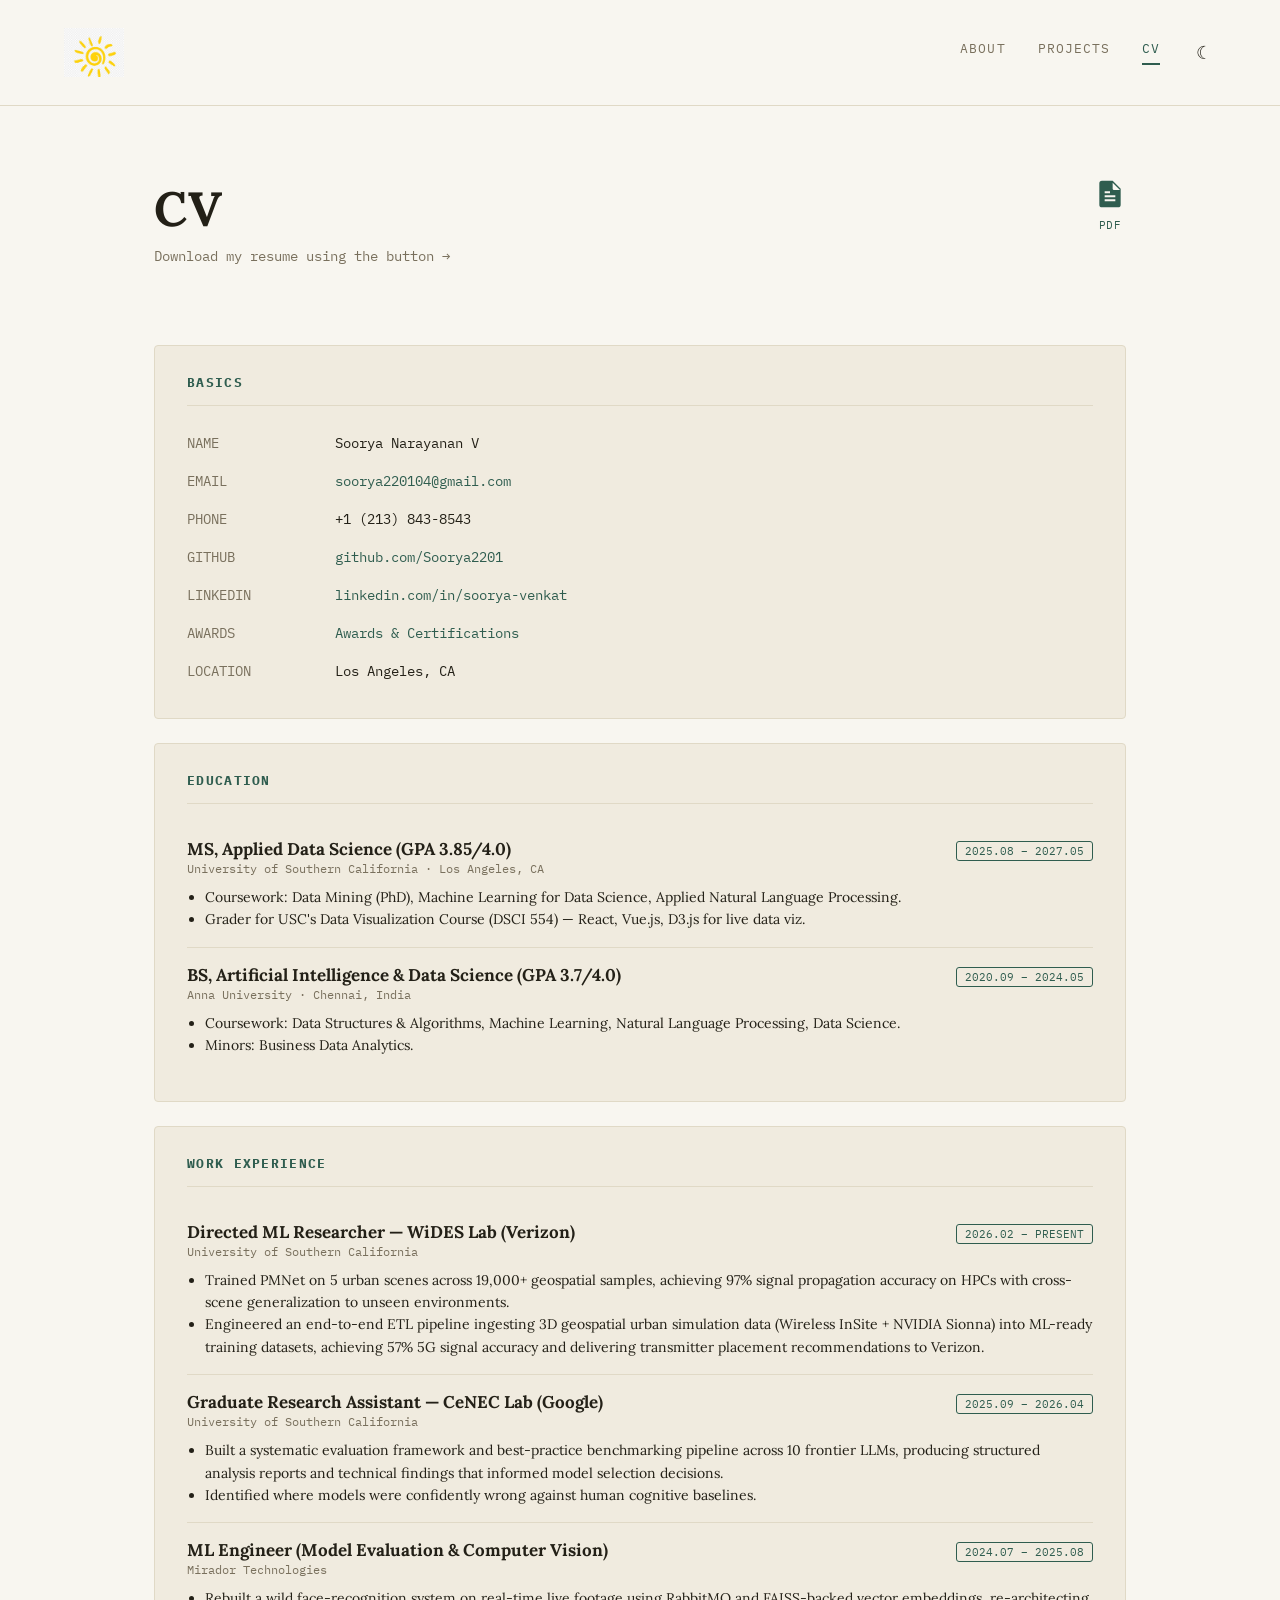
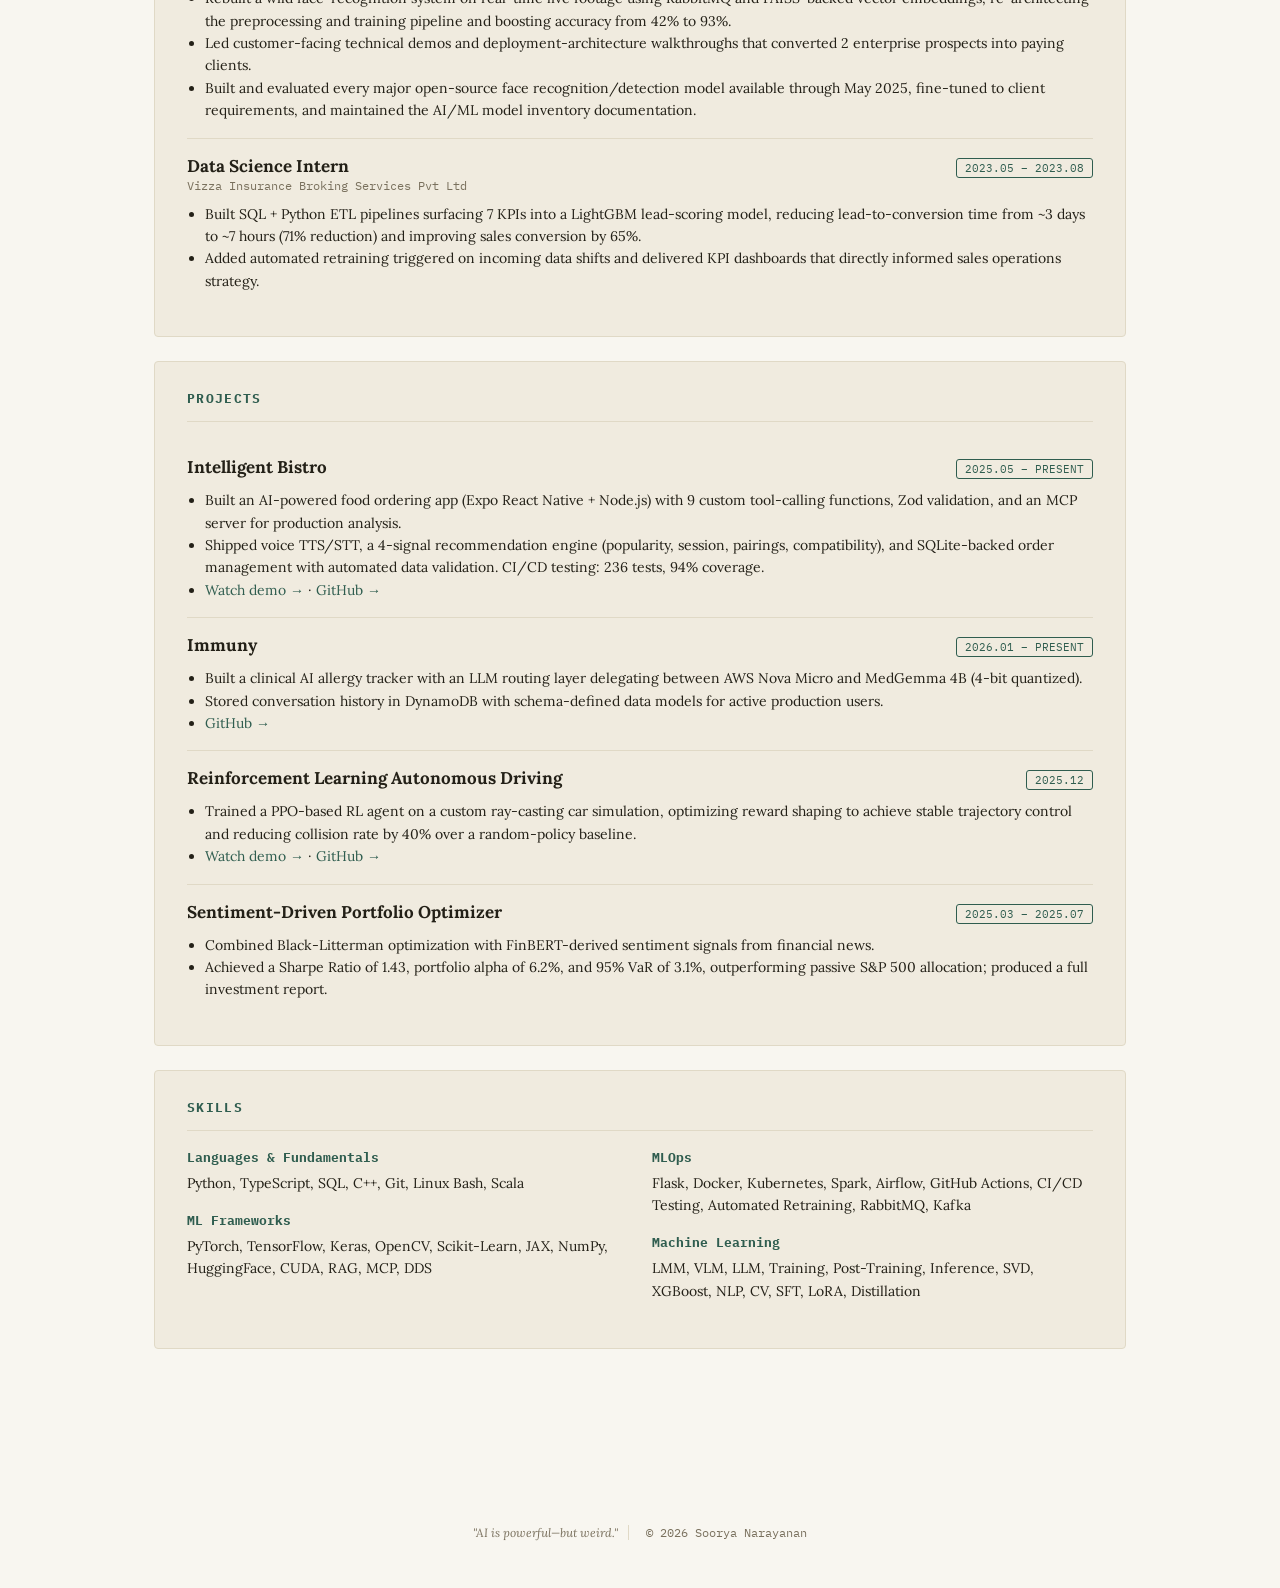
==== cv.html @ 6ddb30d3 "Add sun-logo favicon across all pages Crops out the source image's watermark band before generating " ====
<!DOCTYPE html>
<html lang="en">
<head>
  <meta charset="UTF-8" />
  <meta name="viewport" content="width=device-width, initial-scale=1.0" />
  <title>Soorya Narayanan — CV</title>
  <link rel="icon" type="image/png" sizes="32x32" href="assets/favicon-32.png" />
  <link rel="apple-touch-icon" sizes="180x180" href="assets/favicon-180.png" />
  <link rel="stylesheet" href="css/style.css" />
</head>
<body>
  <header class="site-header">
    <a href="index.html" class="logo-sun" aria-label="Home">
      <img src="assets/sun-logo.png" alt="Sun logo" class="logo-sun-img" width="60" height="49" />
    </a>
    <nav class="main-nav">
      <a href="index.html">ABOUT</a>
      <a href="projects.html">PROJECTS</a>
      <a href="cv.html" class="active">CV</a>
      <button id="theme-toggle" aria-label="Toggle dark mode">☾</button>
    </nav>
  </header>

  <main>
    <div class="cv-header">
      <div>
        <h1 class="page-title">CV</h1>
        <p class="page-subtitle">Download my resume using the button →</p>
      </div>
      <a class="resume-btn" href="assets/Soorya_Resume_DS.pdf" target="_blank" rel="noopener">
        <svg viewBox="0 0 24 24" width="32" height="32" aria-hidden="true"><path fill="currentColor" d="M14 2H6a2 2 0 0 0-2 2v16a2 2 0 0 0 2 2h12a2 2 0 0 0 2-2V8l-6-6zm0 1.5L19.5 9H15a1 1 0 0 1-1-1V3.5zM8 13h8v1.5H8V13zm0 3h8v1.5H8V16zm0-6h4v1.5H8V10z"/></svg>
        <span class="label">PDF</span>
      </a>
    </div>

    <section class="cv-section">
      <h2>BASICS</h2>
      <div class="cv-row"><div class="key">NAME</div><div>Soorya Narayanan V</div></div>
      <div class="cv-row"><div class="key">EMAIL</div><div><a href="mailto:soorya220104@gmail.com">soorya220104@gmail.com</a></div></div>
      <div class="cv-row"><div class="key">PHONE</div><div>+1 (213) 843-8543</div></div>
      <div class="cv-row"><div class="key">GITHUB</div><div><a href="https://github.com/Soorya2201" target="_blank" rel="noopener">github.com/Soorya2201</a></div></div>
      <div class="cv-row"><div class="key">LINKEDIN</div><div><a href="http://www.linkedin.com/in/soorya-venkat" target="_blank" rel="noopener">linkedin.com/in/soorya-venkat</a></div></div>
      <div class="cv-row"><div class="key">AWARDS</div><div><a href="https://inkedsin.wordpress.com/soorya-narayanan-v" target="_blank" rel="noopener">Awards &amp; Certifications</a></div></div>
      <div class="cv-row"><div class="key">LOCATION</div><div>Los Angeles, CA</div></div>
    </section>

    <section class="cv-section">
      <h2>EDUCATION</h2>
      <div class="cv-entry">
        <div class="cv-entry-head">
          <h3>MS, Applied Data Science (GPA 3.85/4.0)</h3>
          <span class="date-badge">2025.08 – 2027.05</span>
        </div>
        <div class="meta">University of Southern California · Los Angeles, CA</div>
        <ul>
          <li>Coursework: Data Mining (PhD), Machine Learning for Data Science, Applied Natural Language Processing.</li>
          <li>Grader for USC's Data Visualization Course (DSCI 554) — React, Vue.js, D3.js for live data viz.</li>
        </ul>
      </div>
      <div class="cv-entry">
        <div class="cv-entry-head">
          <h3>BS, Artificial Intelligence &amp; Data Science (GPA 3.7/4.0)</h3>
          <span class="date-badge">2020.09 – 2024.05</span>
        </div>
        <div class="meta">Anna University · Chennai, India</div>
        <ul>
          <li>Coursework: Data Structures &amp; Algorithms, Machine Learning, Natural Language Processing, Data Science.</li>
          <li>Minors: Business Data Analytics.</li>
        </ul>
      </div>
    </section>

    <section class="cv-section">
      <h2>WORK EXPERIENCE</h2>

      <div class="cv-entry">
        <div class="cv-entry-head">
          <h3>Directed ML Researcher — WiDES Lab (Verizon)</h3>
          <span class="date-badge">2026.02 – PRESENT</span>
        </div>
        <div class="meta">University of Southern California</div>
        <ul>
          <li>Trained PMNet on 5 urban scenes across 19,000+ geospatial samples, achieving 97% signal propagation accuracy on HPCs with cross-scene generalization to unseen environments.</li>
          <li>Engineered an end-to-end ETL pipeline ingesting 3D geospatial urban simulation data (Wireless InSite + NVIDIA Sionna) into ML-ready training datasets, achieving 57% 5G signal accuracy and delivering transmitter placement recommendations to Verizon.</li>
        </ul>
      </div>

      <div class="cv-entry">
        <div class="cv-entry-head">
          <h3>Graduate Research Assistant — CeNEC Lab (Google)</h3>
          <span class="date-badge">2025.09 – 2026.04</span>
        </div>
        <div class="meta">University of Southern California</div>
        <ul>
          <li>Built a systematic evaluation framework and best-practice benchmarking pipeline across 10 frontier LLMs, producing structured analysis reports and technical findings that informed model selection decisions.</li>
          <li>Identified where models were confidently wrong against human cognitive baselines.</li>
        </ul>
      </div>

      <div class="cv-entry">
        <div class="cv-entry-head">
          <h3>ML Engineer (Model Evaluation &amp; Computer Vision)</h3>
          <span class="date-badge">2024.07 – 2025.08</span>
        </div>
        <div class="meta">Mirador Technologies</div>
        <ul>
          <li>Rebuilt a wild face-recognition system on real-time live footage using RabbitMQ and FAISS-backed vector embeddings, re-architecting the preprocessing and training pipeline and boosting accuracy from 42% to 93%.</li>
          <li>Led customer-facing technical demos and deployment-architecture walkthroughs that converted 2 enterprise prospects into paying clients.</li>
          <li>Built and evaluated every major open-source face recognition/detection model available through May 2025, fine-tuned to client requirements, and maintained the AI/ML model inventory documentation.</li>
        </ul>
      </div>

      <div class="cv-entry">
        <div class="cv-entry-head">
          <h3>Data Science Intern</h3>
          <span class="date-badge">2023.05 – 2023.08</span>
        </div>
        <div class="meta">Vizza Insurance Broking Services Pvt Ltd</div>
        <ul>
          <li>Built SQL + Python ETL pipelines surfacing 7 KPIs into a LightGBM lead-scoring model, reducing lead-to-conversion time from ~3 days to ~7 hours (71% reduction) and improving sales conversion by 65%.</li>
          <li>Added automated retraining triggered on incoming data shifts and delivered KPI dashboards that directly informed sales operations strategy.</li>
        </ul>
      </div>
    </section>

    <section class="cv-section">
      <h2>PROJECTS</h2>

      <div class="cv-entry">
        <div class="cv-entry-head">
          <h3>Intelligent Bistro</h3>
          <span class="date-badge">2025.05 – PRESENT</span>
        </div>
        <ul>
          <li>Built an AI-powered food ordering app (Expo React Native + Node.js) with 9 custom tool-calling functions, Zod validation, and an MCP server for production analysis.</li>
          <li>Shipped voice TTS/STT, a 4-signal recommendation engine (popularity, session, pairings, compatibility), and SQLite-backed order management with automated data validation. CI/CD testing: 236 tests, 94% coverage.</li>
          <li><a href="https://www.loom.com/share/db98a7c889f44ffcb5dea4e0518f5d42" target="_blank" rel="noopener">Watch demo →</a> · <a href="https://github.com/Soorya2201/IB" target="_blank" rel="noopener">GitHub →</a></li>
        </ul>
      </div>

      <div class="cv-entry">
        <div class="cv-entry-head">
          <h3>Immuny</h3>
          <span class="date-badge">2026.01 – PRESENT</span>
        </div>
        <ul>
          <li>Built a clinical AI allergy tracker with an LLM routing layer delegating between AWS Nova Micro and MedGemma 4B (4-bit quantized).</li>
          <li>Stored conversation history in DynamoDB with schema-defined data models for active production users.</li>
          <li><a href="https://github.com/Soorya2201/Medgemma" target="_blank" rel="noopener">GitHub →</a></li>
        </ul>
      </div>

      <div class="cv-entry">
        <div class="cv-entry-head">
          <h3>Reinforcement Learning Autonomous Driving</h3>
          <span class="date-badge">2025.12</span>
        </div>
        <ul>
          <li>Trained a PPO-based RL agent on a custom ray-casting car simulation, optimizing reward shaping to achieve stable trajectory control and reducing collision rate by 40% over a random-policy baseline.</li>
          <li><a href="https://drive.google.com/file/d/1moOJdhn-2XTUbPm8Y2I-_lR_76FmFDR2/view" target="_blank" rel="noopener">Watch demo →</a> · <a href="https://github.com/Soorya2201/RL_Training-of-vehicle-agent-using-Stable_Baseline3" target="_blank" rel="noopener">GitHub →</a></li>
        </ul>
      </div>

      <div class="cv-entry">
        <div class="cv-entry-head">
          <h3>Sentiment-Driven Portfolio Optimizer</h3>
          <span class="date-badge">2025.03 – 2025.07</span>
        </div>
        <ul>
          <li>Combined Black-Litterman optimization with FinBERT-derived sentiment signals from financial news.</li>
          <li>Achieved a Sharpe Ratio of 1.43, portfolio alpha of 6.2%, and 95% VaR of 3.1%, outperforming passive S&amp;P 500 allocation; produced a full investment report.</li>
        </ul>
      </div>
    </section>

    <section class="cv-section">
      <h2>SKILLS</h2>
      <div class="skills-grid">
        <div>
          <h4>Languages &amp; Fundamentals</h4>
          <p>Python, TypeScript, SQL, C++, Git, Linux Bash, Scala</p>
          <h4>ML Frameworks</h4>
          <p>PyTorch, TensorFlow, Keras, OpenCV, Scikit-Learn, JAX, NumPy, HuggingFace, CUDA, RAG, MCP, DDS</p>
        </div>
        <div>
          <h4>MLOps</h4>
          <p>Flask, Docker, Kubernetes, Spark, Airflow, GitHub Actions, CI/CD Testing, Automated Retraining, RabbitMQ, Kafka</p>
          <h4>Machine Learning</h4>
          <p>LMM, VLM, LLM, Training, Post-Training, Inference, SVD, XGBoost, NLP, CV, SFT, LoRA, Distillation</p>
        </div>
      </div>
    </section>
  </main>

  <footer class="site-footer"><span class="footer-quote">"AI is powerful—but weird."</span> © 2026 Soorya Narayanan</footer>

  <script src="js/theme.js"></script>
</body>
</html>
---- css/style.css ----
@import url('https://fonts.googleapis.com/css2?family=Lora:ital,wght@0,400;0,500;0,600;0,700;1,400&family=IBM+Plex+Mono:wght@400;500;600&display=swap');

:root {
  --bg: #f8f6f0;
  --bg-card: #f0ebdf;
  --border: #e0d9c6;
  --text: #232017;
  --text-muted: #79705d;
  --accent: #2f5d4f;
  --accent-text: #2f5d4f;
}

[data-theme="dark"] {
  --bg: #1b1a16;
  --bg-card: #242219;
  --border: #3a362c;
  --text: #ede7d9;
  --text-muted: #a89e8a;
  --accent: #5a9a82;
  --accent-text: #5a9a82;
}

* {
  box-sizing: border-box;
}

html, body {
  margin: 0;
  padding: 0;
}

body {
  background: var(--bg);
  color: var(--text);
  font-family: 'Lora', Georgia, serif;
  transition: background 0.2s ease, color 0.2s ease;
  min-height: 100vh;
}

a {
  color: var(--accent);
  text-decoration: none;
}

a:hover {
  text-decoration: underline;
}

.mono {
  font-family: 'IBM Plex Mono', ui-monospace, monospace;
}

/* ---------- Nav ---------- */
.site-header {
  display: flex;
  align-items: center;
  justify-content: space-between;
  padding: 28px 64px;
  border-bottom: 1px solid var(--border);
}

.logo-sun {
  display: flex;
  align-items: center;
  color: var(--accent);
  line-height: 0;
  transition: opacity 0.15s ease;
}

.logo-sun-img {
  width: 60px;
  height: 49px;
  object-fit: cover;
  object-position: top;
  display: block;
}

.logo-sun:hover {
  opacity: 0.75;
}

nav.main-nav {
  display: flex;
  align-items: center;
  gap: 32px;
}

nav.main-nav a {
  font-family: 'IBM Plex Mono', ui-monospace, monospace;
  font-size: 13px;
  letter-spacing: 0.08em;
  color: var(--text-muted);
  padding-bottom: 6px;
  border-bottom: 2px solid transparent;
}

nav.main-nav a:hover {
  text-decoration: none;
  color: var(--text);
}

nav.main-nav a.active {
  color: var(--accent);
  border-bottom-color: var(--accent);
}

#theme-toggle {
  background: none;
  border: none;
  cursor: pointer;
  font-size: 18px;
  color: var(--text);
  line-height: 1;
  padding: 4px;
}

/* ---------- Layout ---------- */
main {
  max-width: 1100px;
  margin: 0 auto;
  padding: 72px 64px 120px;
}

.page-title {
  font-size: 48px;
  font-weight: 700;
  margin: 0 0 8px;
  letter-spacing: 0.02em;
}

.page-subtitle {
  font-family: 'IBM Plex Mono', ui-monospace, monospace;
  color: var(--text-muted);
  font-size: 14px;
  margin: 0 0 40px;
}

.eyebrow {
  font-family: 'IBM Plex Mono', ui-monospace, monospace;
  font-style: italic;
  color: var(--text-muted);
  border-left: 3px solid var(--accent);
  padding-left: 14px;
  font-size: 16px;
  margin: 0 0 48px;
}

/* ---------- About page ---------- */
.about-layout {
  display: grid;
  grid-template-columns: 1fr 320px;
  gap: 56px;
  align-items: start;
}

.about-layout h1 {
  font-size: 56px;
  margin: 0 0 12px;
  line-height: 1.1;
}

.about-layout h1 .accent {
  color: var(--accent);
}

.role-line {
  font-family: 'IBM Plex Mono', ui-monospace, monospace;
  font-size: 15px;
  color: var(--text-muted);
  margin-bottom: 32px;
}

.bio p {
  font-size: 18px;
  line-height: 1.75;
  margin: 0 0 20px;
}

.bio strong {
  font-weight: 700;
}

.now-building {
  margin-top: 8px;
  border: 1px solid var(--border);
  border-radius: 4px;
  padding: 20px 24px;
}

.now-label {
  font-size: 12px;
  letter-spacing: 0.1em;
  color: var(--text-muted);
  display: flex;
  align-items: center;
  gap: 8px;
  margin-bottom: 14px;
}

.dot-live {
  width: 8px;
  height: 8px;
  border-radius: 50%;
  background: var(--accent);
  box-shadow: 0 0 0 0 rgba(47, 93, 79, 0.6);
  animation: pulse 2s infinite;
}

@keyframes pulse {
  0% { box-shadow: 0 0 0 0 rgba(47, 93, 79, 0.5); }
  70% { box-shadow: 0 0 0 6px rgba(47, 93, 79, 0); }
  100% { box-shadow: 0 0 0 0 rgba(47, 93, 79, 0); }
}

.now-building ul {
  list-style: none;
  margin: 0;
  padding: 0;
  display: flex;
  flex-direction: column;
  gap: 10px;
}

.now-building li {
  font-size: 13px;
  color: var(--text-muted);
  line-height: 1.5;
}

.now-title {
  color: var(--text);
  font-weight: 600;
}

.contact-card {
  background: var(--accent);
  color: #f8f6f0;
  border-radius: 2px;
  padding: 24px;
  box-shadow: 0 8px 20px rgba(0, 0, 0, 0.12);
}

.contact-card .profile-photo {
  width: 95%;
  aspect-ratio: 1 / 1;
  object-fit: cover;
  object-position: center;
  display: block;
  margin: 0 auto;
  border: 4px solid #f8f6f0;
  border-radius: 2px;
  box-shadow: 0 4px 10px rgba(0, 0, 0, 0.25);
}

.contact-card ul {
  list-style: none;
  margin: 0;
  padding: 28px 0 4px;
}

.contact-card li {
  padding: 8px 0;
  font-family: 'Lora', Georgia, serif;
  font-size: 16px;
  text-align: center;
  color: #f8f6f0;
}

.pin-icon {
  color: #f8f6f0;
  vertical-align: -2px;
}

.contact-card a {
  color: #f8f6f0;
}

/* ---------- Projects page ---------- */
.project-grid {
  display: grid;
  grid-template-columns: repeat(3, 1fr);
  gap: 20px;
}

.project-card {
  background: var(--bg-card);
  border: 1px solid var(--border);
  border-radius: 4px;
  padding: 24px;
  display: flex;
  flex-direction: column;
  gap: 10px;
  transition: border-color 0.15s ease;
}

.project-card:hover {
  border-color: var(--accent);
}

.project-card h3 {
  font-size: 19px;
  margin: 0;
  line-height: 1.3;
}

.project-card p {
  margin: 0;
  font-size: 14px;
  color: var(--text-muted);
  line-height: 1.5;
}

.project-card .tags {
  margin-top: auto;
  font-family: 'IBM Plex Mono', monospace;
  font-size: 11px;
  color: var(--accent);
  letter-spacing: 0.03em;
}

.project-card .card-links {
  display: flex;
  gap: 14px;
  margin-top: 4px;
}

.project-card a.repo-link,
.project-card a.demo-link {
  font-family: 'IBM Plex Mono', monospace;
  font-size: 12px;
}

.project-card a.demo-link {
  color: var(--text);
  font-weight: 600;
}

.section-label {
  font-family: 'IBM Plex Mono', monospace;
  font-size: 12px;
  letter-spacing: 0.12em;
  color: var(--accent);
  text-align: right;
  border-top: 1px solid var(--border);
  padding-top: 10px;
  margin: 36px 0 16px;
}

.section-label:first-of-type {
  margin-top: 0;
}

.count-badge {
  background: var(--accent);
  color: #f8f6f0;
  font-size: 10px;
  letter-spacing: 0.05em;
  padding: 2px 9px;
  border-radius: 10px;
  margin-left: 8px;
  vertical-align: middle;
}

.project-card.card-live {
  position: relative;
  border: 1.5px solid var(--accent);
  padding-top: 30px;
}

.live-badge {
  position: absolute;
  top: 14px;
  right: 16px;
  display: flex;
  align-items: center;
  gap: 6px;
  font-family: 'IBM Plex Mono', monospace;
  font-size: 10px;
  letter-spacing: 0.1em;
  color: var(--accent);
}

.users-line {
  font-family: 'IBM Plex Mono', monospace;
  font-size: 11px;
  color: var(--text-muted);
  margin-top: -4px;
}

.private-note {
  font-style: italic;
  color: var(--text-muted);
}

/* ---------- CV page ---------- */
.cv-header {
  display: flex;
  align-items: flex-start;
  justify-content: space-between;
  margin-bottom: 40px;
}

.resume-btn {
  display: flex;
  flex-direction: column;
  align-items: center;
  gap: 8px;
  font-family: 'IBM Plex Mono', monospace;
  font-size: 36px;
  color: var(--accent);
}

.resume-btn .label {
  font-size: 11px;
  letter-spacing: 0.05em;
}

.cv-section {
  background: var(--bg-card);
  border: 1px solid var(--border);
  border-radius: 4px;
  padding: 28px 32px;
  margin-bottom: 24px;
}

.cv-section h2 {
  font-family: 'IBM Plex Mono', monospace;
  font-size: 13px;
  letter-spacing: 0.1em;
  color: var(--accent);
  margin: 0 0 18px;
  border-bottom: 1px solid var(--border);
  padding-bottom: 14px;
}

.cv-row {
  display: grid;
  grid-template-columns: 130px 1fr;
  gap: 18px;
  padding: 10px 0;
  font-family: 'IBM Plex Mono', monospace;
  font-size: 14px;
}

.cv-row .key {
  color: var(--text-muted);
}

.cv-entry {
  padding: 16px 0;
  border-bottom: 1px solid var(--border);
}

.cv-entry:last-child {
  border-bottom: none;
}

.cv-entry-head {
  display: flex;
  justify-content: space-between;
  align-items: baseline;
  gap: 12px;
  flex-wrap: wrap;
}

.cv-entry h3 {
  font-size: 17px;
  margin: 0;
}

.cv-entry .meta {
  font-family: 'IBM Plex Mono', monospace;
  font-size: 12px;
  color: var(--text-muted);
}

.cv-entry .date-badge {
  background: transparent;
  border: 1px solid var(--accent);
  color: var(--accent);
  font-family: 'IBM Plex Mono', monospace;
  font-size: 11px;
  padding: 2px 8px;
  border-radius: 3px;
  white-space: nowrap;
}

.cv-entry ul {
  margin: 10px 0 0;
  padding-left: 18px;
  font-size: 14px;
  line-height: 1.6;
}

.skills-grid {
  display: grid;
  grid-template-columns: 1fr 1fr;
  gap: 24px;
}

.skills-grid h4 {
  font-family: 'IBM Plex Mono', monospace;
  font-size: 13px;
  color: var(--accent);
  margin: 0 0 6px;
}

.skills-grid p {
  margin: 0 0 18px;
  font-size: 14px;
  line-height: 1.6;
}

.placeholder-note {
  font-family: 'IBM Plex Mono', monospace;
  font-size: 11px;
  color: var(--text-muted);
  font-style: italic;
}

footer.site-footer {
  text-align: center;
  font-family: 'IBM Plex Mono', monospace;
  font-size: 12px;
  color: var(--text-muted);
  padding: 32px 0 48px;
}

.footer-quote {
  font-family: 'Lora', Georgia, serif;
  font-style: italic;
  margin-right: 10px;
  padding-right: 10px;
  border-right: 1px solid var(--border);
}

/* ---------- Responsive ---------- */
@media (max-width: 1100px) {
  .project-grid {
    grid-template-columns: repeat(2, 1fr);
  }
}

@media (max-width: 880px) {
  .site-header {
    padding: 20px 24px;
    flex-wrap: wrap;
    gap: 16px;
  }

  main {
    padding: 48px 24px 80px;
  }

  .about-layout {
    grid-template-columns: 1fr;
  }

  .contact-card {
    max-width: 320px;
  }

  .project-grid {
    grid-template-columns: 1fr;
  }

  .skills-grid {
    grid-template-columns: 1fr;
  }

  .page-title, .about-layout h1 {
    font-size: 38px;
  }
}
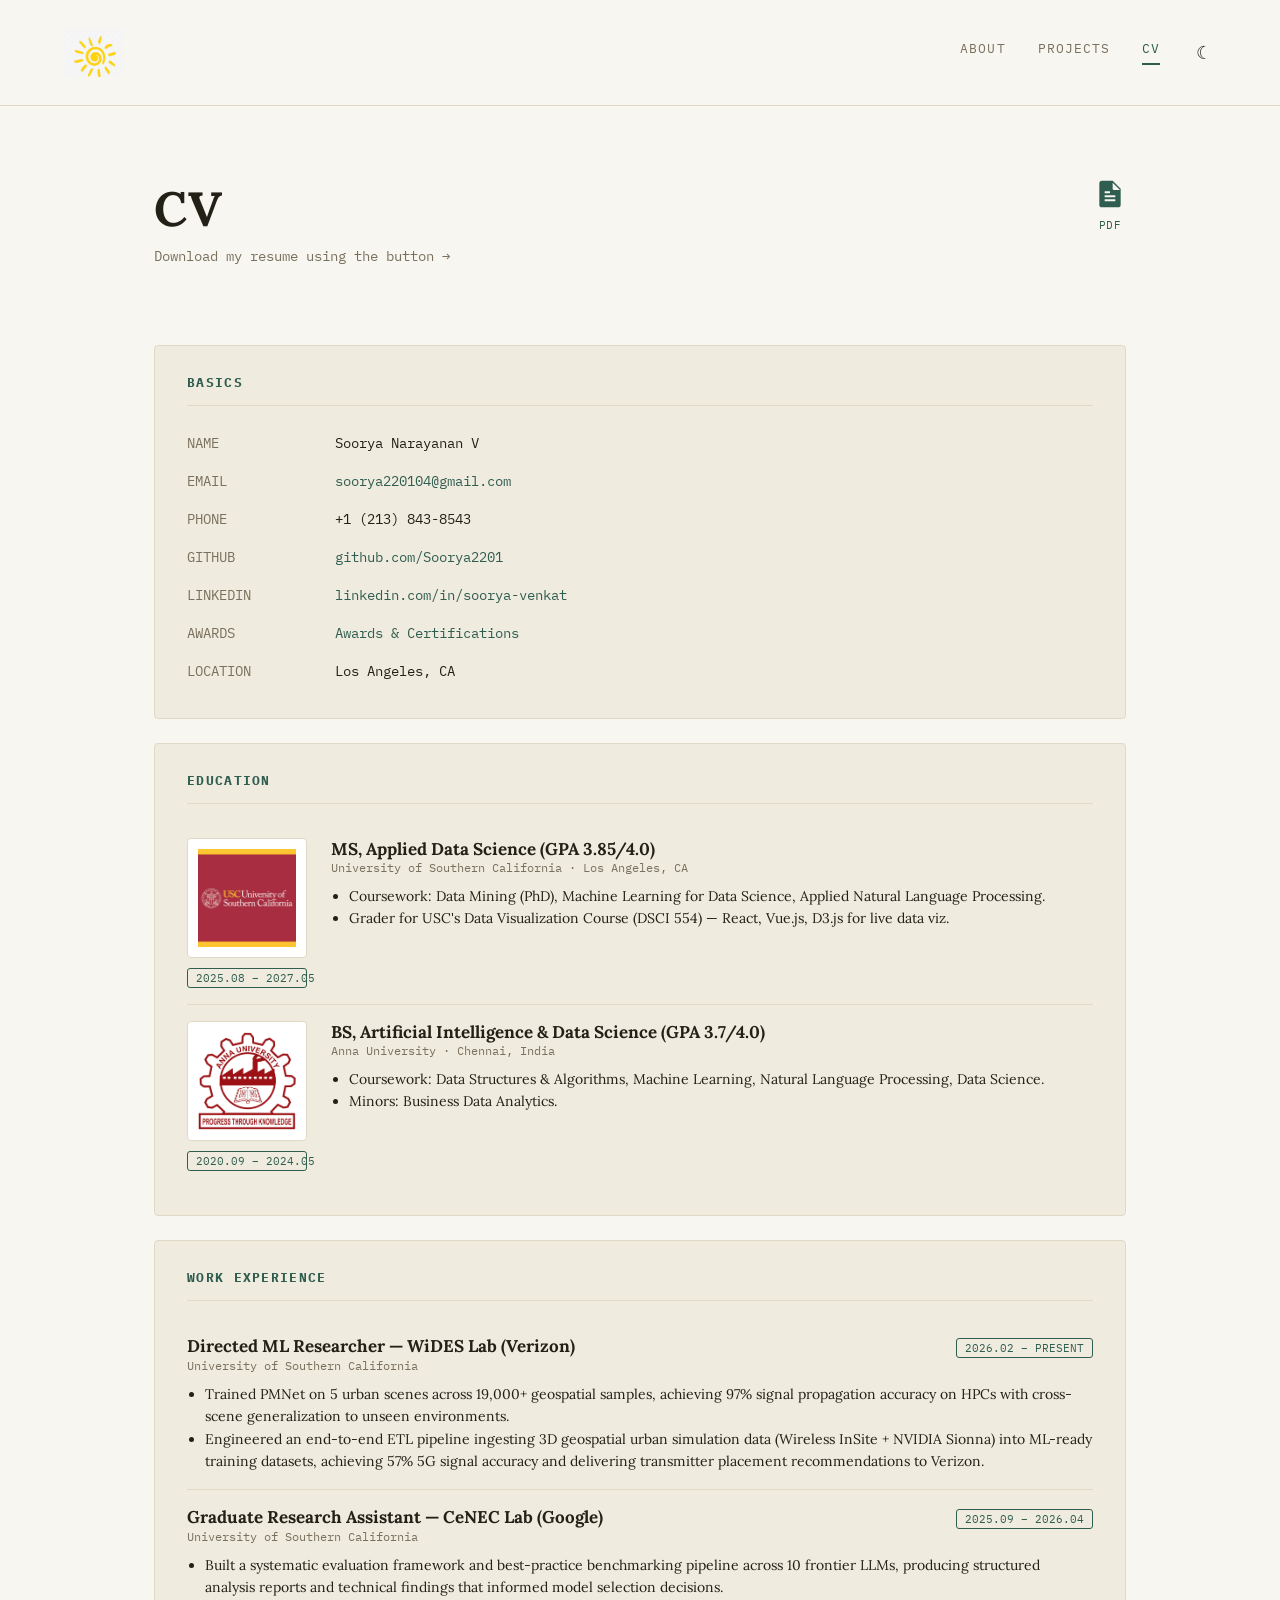
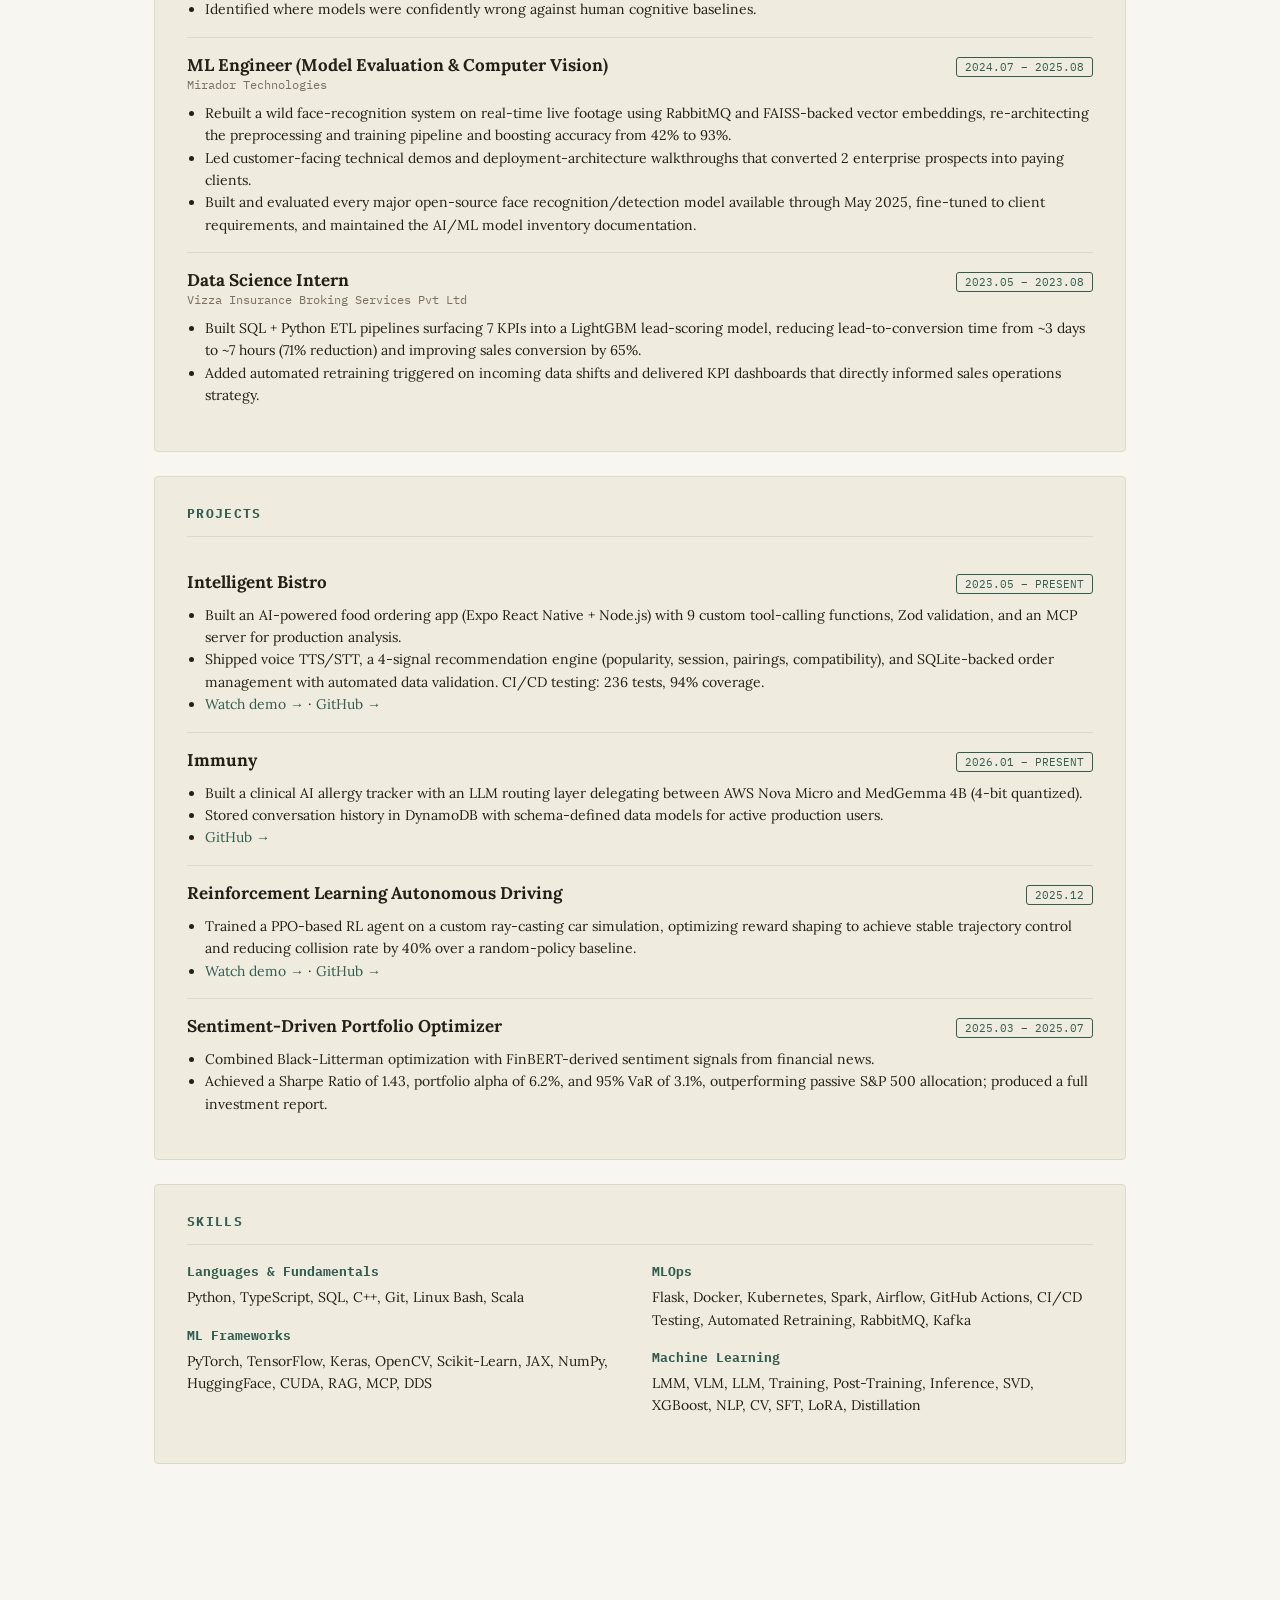
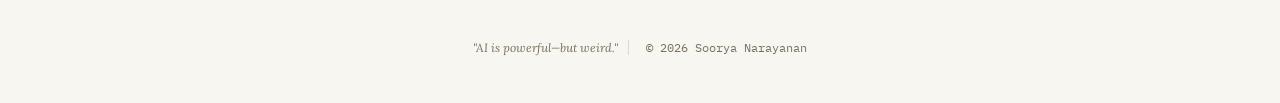
==== commit e3967a39: "Add USC and Anna University logos to Education section Restructures each education entry with a logo" ====
--- a/cv.html
+++ b/cv.html
@@ -46,27 +46,37 @@
 
     <section class="cv-section">
       <h2>EDUCATION</h2>
-      <div class="cv-entry">
-        <div class="cv-entry-head">
-          <h3>MS, Applied Data Science (GPA 3.85/4.0)</h3>
-          <span class="date-badge">2025.08 – 2027.05</span>
-        </div>
-        <div class="meta">University of Southern California · Los Angeles, CA</div>
-        <ul>
-          <li>Coursework: Data Mining (PhD), Machine Learning for Data Science, Applied Natural Language Processing.</li>
-          <li>Grader for USC's Data Visualization Course (DSCI 554) — React, Vue.js, D3.js for live data viz.</li>
-        </ul>
-      </div>
-      <div class="cv-entry">
-        <div class="cv-entry-head">
-          <h3>BS, Artificial Intelligence &amp; Data Science (GPA 3.7/4.0)</h3>
-          <span class="date-badge">2020.09 – 2024.05</span>
-        </div>
-        <div class="meta">Anna University · Chennai, India</div>
-        <ul>
-          <li>Coursework: Data Structures &amp; Algorithms, Machine Learning, Natural Language Processing, Data Science.</li>
-          <li>Minors: Business Data Analytics.</li>
-        </ul>
+      <div class="cv-entry edu-entry">
+        <div class="edu-logo-col">
+          <img src="assets/usc-logo.png" alt="University of Southern California logo" class="edu-logo" />
+          <span class="date-badge edu-date">2025.08 – 2027.05</span>
+        </div>
+        <div class="edu-info">
+          <div class="cv-entry-head">
+            <h3>MS, Applied Data Science (GPA 3.85/4.0)</h3>
+          </div>
+          <div class="meta">University of Southern California · Los Angeles, CA</div>
+          <ul>
+            <li>Coursework: Data Mining (PhD), Machine Learning for Data Science, Applied Natural Language Processing.</li>
+            <li>Grader for USC's Data Visualization Course (DSCI 554) — React, Vue.js, D3.js for live data viz.</li>
+          </ul>
+        </div>
+      </div>
+      <div class="cv-entry edu-entry">
+        <div class="edu-logo-col">
+          <img src="assets/anna-university-logo.png" alt="Anna University logo" class="edu-logo" />
+          <span class="date-badge edu-date">2020.09 – 2024.05</span>
+        </div>
+        <div class="edu-info">
+          <div class="cv-entry-head">
+            <h3>BS, Artificial Intelligence &amp; Data Science (GPA 3.7/4.0)</h3>
+          </div>
+          <div class="meta">Anna University · Chennai, India</div>
+          <ul>
+            <li>Coursework: Data Structures &amp; Algorithms, Machine Learning, Natural Language Processing, Data Science.</li>
+            <li>Minors: Business Data Analytics.</li>
+          </ul>
+        </div>
       </div>
     </section>
 
--- a/css/style.css
+++ b/css/style.css
@@ -455,6 +455,43 @@
   border-bottom: none;
 }
 
+.edu-entry {
+  display: flex;
+  gap: 24px;
+  align-items: flex-start;
+}
+
+.edu-logo-col {
+  width: 120px;
+  flex-shrink: 0;
+  display: flex;
+  flex-direction: column;
+  align-items: center;
+  gap: 10px;
+}
+
+.edu-logo {
+  width: 100%;
+  aspect-ratio: 1 / 1;
+  object-fit: contain;
+  background: #ffffff;
+  border: 1px solid var(--border);
+  border-radius: 4px;
+  padding: 10px;
+  box-sizing: border-box;
+}
+
+.edu-date {
+  width: 100%;
+  text-align: center;
+  box-sizing: border-box;
+}
+
+.edu-info {
+  flex: 1;
+  min-width: 0;
+}
+
 .cv-entry-head {
   display: flex;
   justify-content: space-between;
@@ -571,4 +608,22 @@
   .page-title, .about-layout h1 {
     font-size: 38px;
   }
-}
+
+  .edu-entry {
+    flex-direction: column;
+  }
+
+  .edu-logo-col {
+    width: 100px;
+    flex-direction: row;
+  }
+
+  .edu-logo {
+    width: 64px;
+    height: 64px;
+  }
+
+  .edu-date {
+    width: auto;
+  }
+}
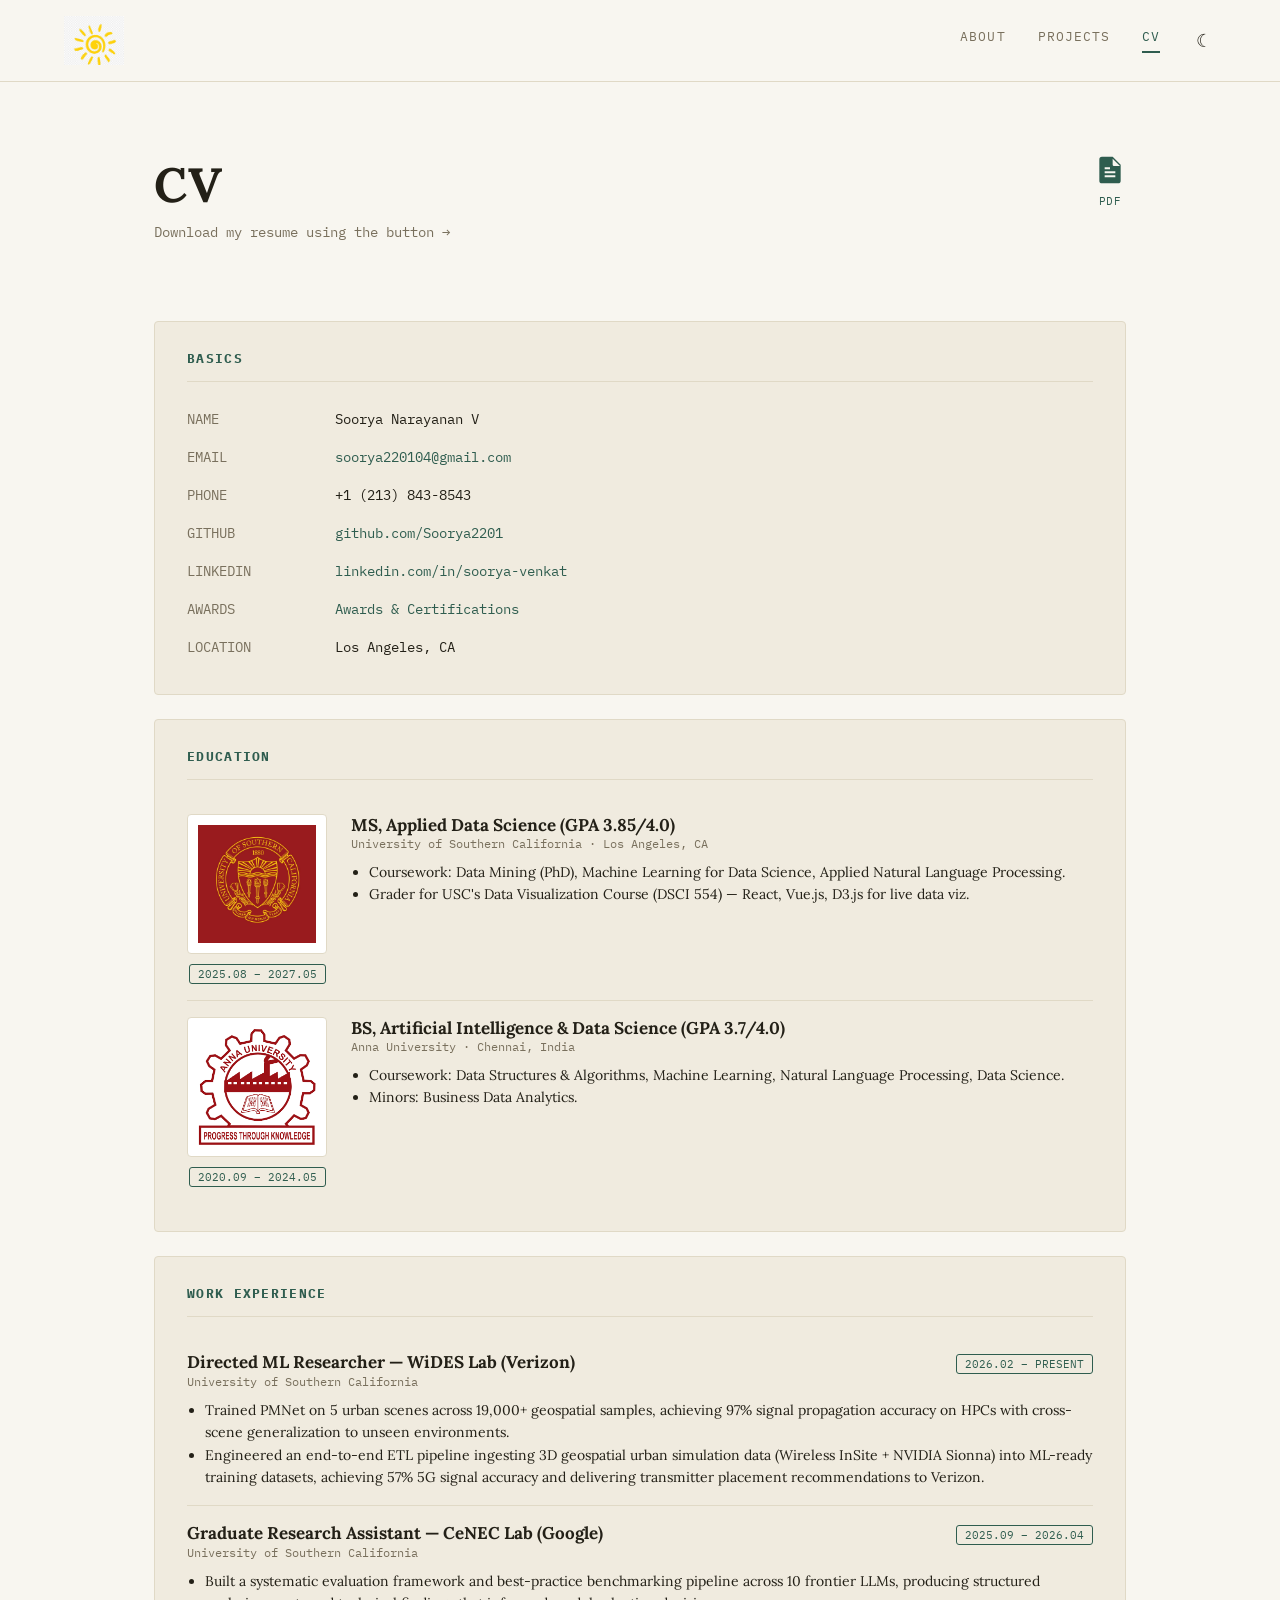
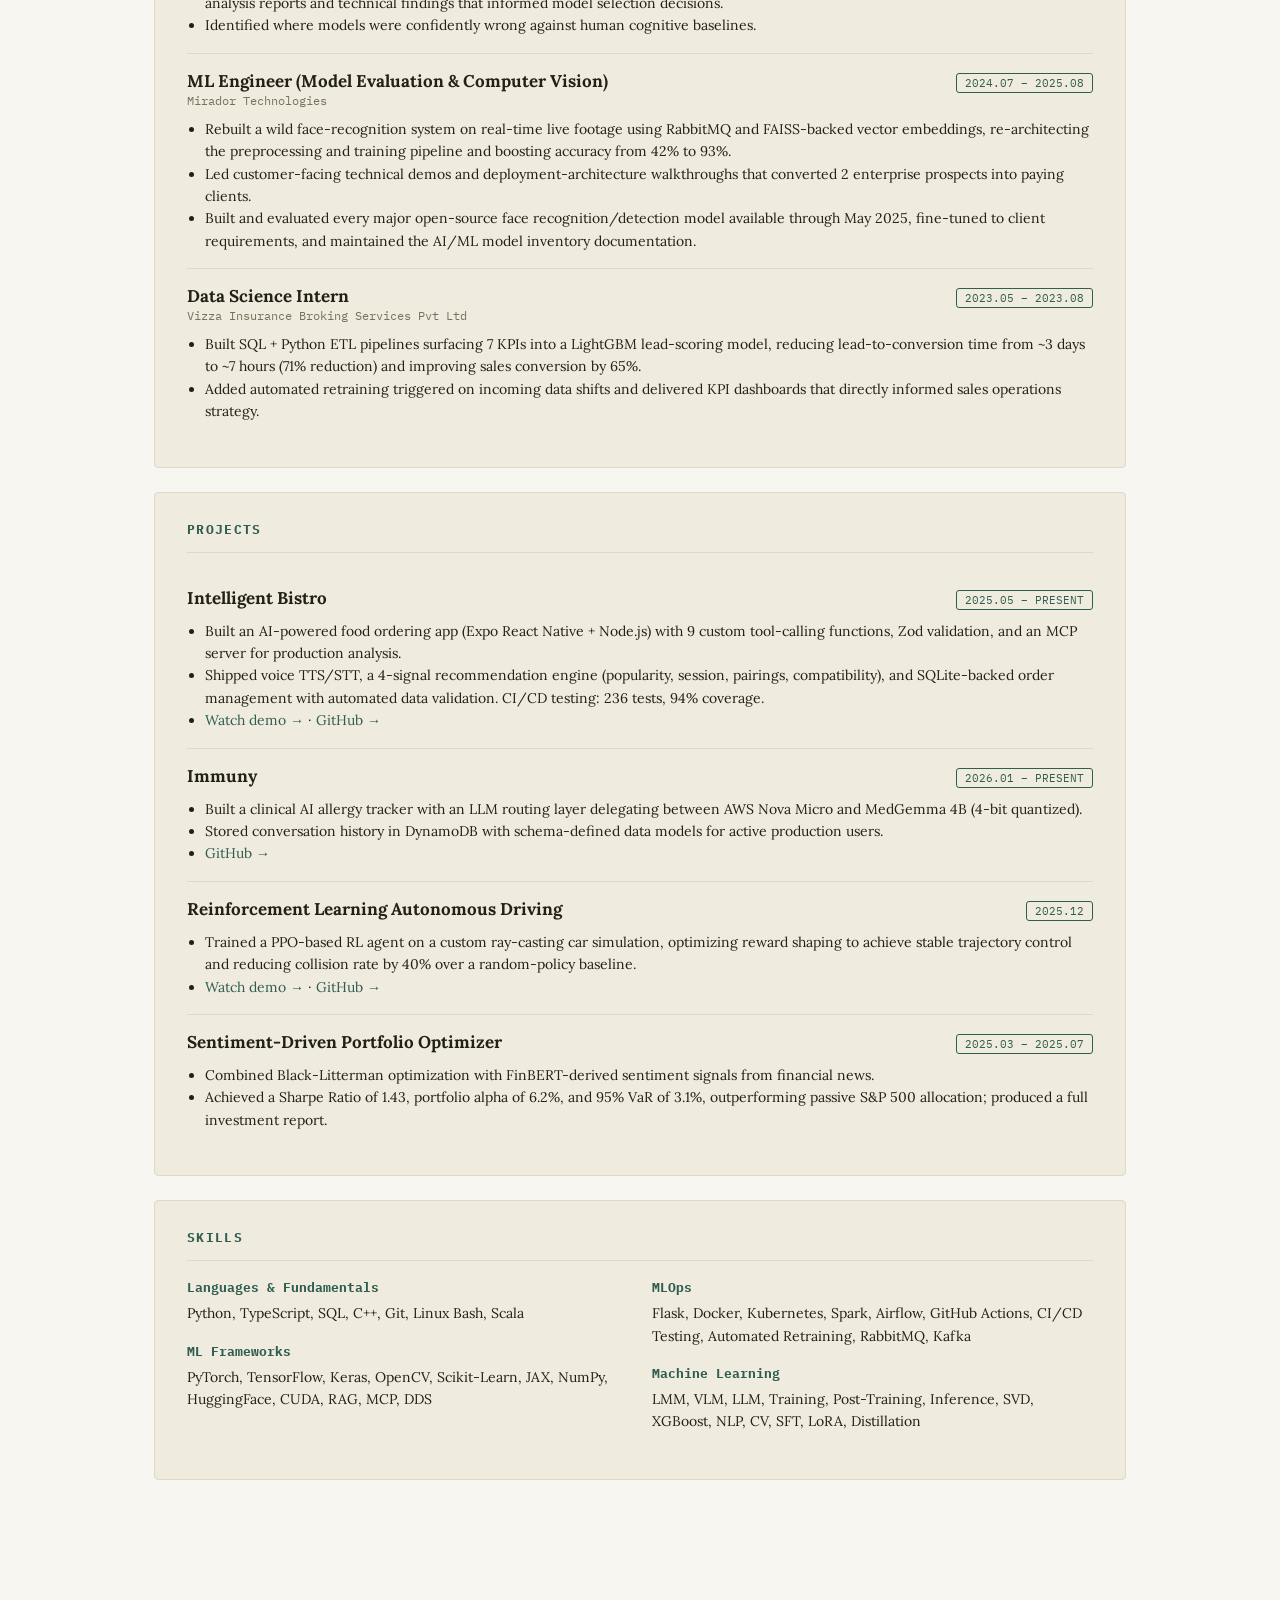
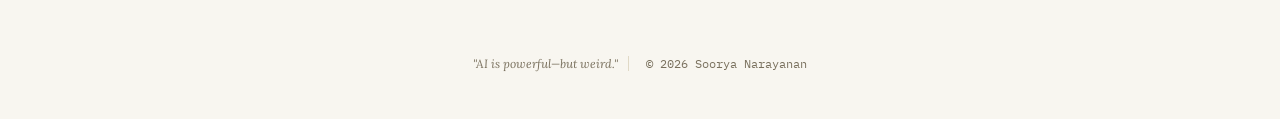
==== commit 05b4e05c: "Update project links to renamed repos" ====
--- a/cv.html
+++ b/cv.html
@@ -144,7 +144,7 @@
         <ul>
           <li>Built an AI-powered food ordering app (Expo React Native + Node.js) with 9 custom tool-calling functions, Zod validation, and an MCP server for production analysis.</li>
           <li>Shipped voice TTS/STT, a 4-signal recommendation engine (popularity, session, pairings, compatibility), and SQLite-backed order management with automated data validation. CI/CD testing: 236 tests, 94% coverage.</li>
-          <li><a href="https://www.loom.com/share/db98a7c889f44ffcb5dea4e0518f5d42" target="_blank" rel="noopener">Watch demo →</a> · <a href="https://github.com/Soorya2201/IB" target="_blank" rel="noopener">GitHub →</a></li>
+          <li><a href="https://www.loom.com/share/db98a7c889f44ffcb5dea4e0518f5d42" target="_blank" rel="noopener">Watch demo →</a> · <a href="https://github.com/Soorya2201/Intelligent-Bistro" target="_blank" rel="noopener">GitHub →</a></li>
         </ul>
       </div>
 
@@ -156,7 +156,7 @@
         <ul>
           <li>Built a clinical AI allergy tracker with an LLM routing layer delegating between AWS Nova Micro and MedGemma 4B (4-bit quantized).</li>
           <li>Stored conversation history in DynamoDB with schema-defined data models for active production users.</li>
-          <li><a href="https://github.com/Soorya2201/Medgemma" target="_blank" rel="noopener">GitHub →</a></li>
+          <li><a href="https://github.com/Soorya2201/Immuny" target="_blank" rel="noopener">GitHub →</a></li>
         </ul>
       </div>
 
@@ -167,7 +167,7 @@
         </div>
         <ul>
           <li>Trained a PPO-based RL agent on a custom ray-casting car simulation, optimizing reward shaping to achieve stable trajectory control and reducing collision rate by 40% over a random-policy baseline.</li>
-          <li><a href="https://drive.google.com/file/d/1moOJdhn-2XTUbPm8Y2I-_lR_76FmFDR2/view" target="_blank" rel="noopener">Watch demo →</a> · <a href="https://github.com/Soorya2201/RL_Training-of-vehicle-agent-using-Stable_Baseline3" target="_blank" rel="noopener">GitHub →</a></li>
+          <li><a href="https://drive.google.com/file/d/1moOJdhn-2XTUbPm8Y2I-_lR_76FmFDR2/view" target="_blank" rel="noopener">Watch demo →</a> · <a href="https://github.com/Soorya2201/RL-Autonomous-Driving" target="_blank" rel="noopener">GitHub →</a></li>
         </ul>
       </div>
 
--- a/css/style.css
+++ b/css/style.css
@@ -55,7 +55,7 @@
   display: flex;
   align-items: center;
   justify-content: space-between;
-  padding: 28px 64px;
+  padding: 16px 64px;
   border-bottom: 1px solid var(--border);
 }
 
@@ -148,24 +148,25 @@
 /* ---------- About page ---------- */
 .about-layout {
   display: grid;
-  grid-template-columns: 1fr 320px;
+  grid-template-columns: 1fr 270px;
   gap: 56px;
   align-items: start;
 }
 
-.about-layout h1 {
+.about-name {
   font-size: 56px;
   margin: 0 0 12px;
   line-height: 1.1;
 }
 
-.about-layout h1 .accent {
+.about-name .accent {
   color: var(--accent);
 }
 
 .role-line {
   font-family: 'IBM Plex Mono', ui-monospace, monospace;
   font-size: 15px;
+  line-height: 1.6;
   color: var(--text-muted);
   margin-bottom: 32px;
 }
@@ -462,7 +463,7 @@
 }
 
 .edu-logo-col {
-  width: 120px;
+  width: 140px;
   flex-shrink: 0;
   display: flex;
   flex-direction: column;
@@ -482,9 +483,8 @@
 }
 
 .edu-date {
-  width: 100%;
-  text-align: center;
-  box-sizing: border-box;
+  white-space: nowrap;
+  font-size: 10.5px;
 }
 
 .edu-info {
@@ -605,7 +605,7 @@
     grid-template-columns: 1fr;
   }
 
-  .page-title, .about-layout h1 {
+  .page-title, .about-name {
     font-size: 38px;
   }
 
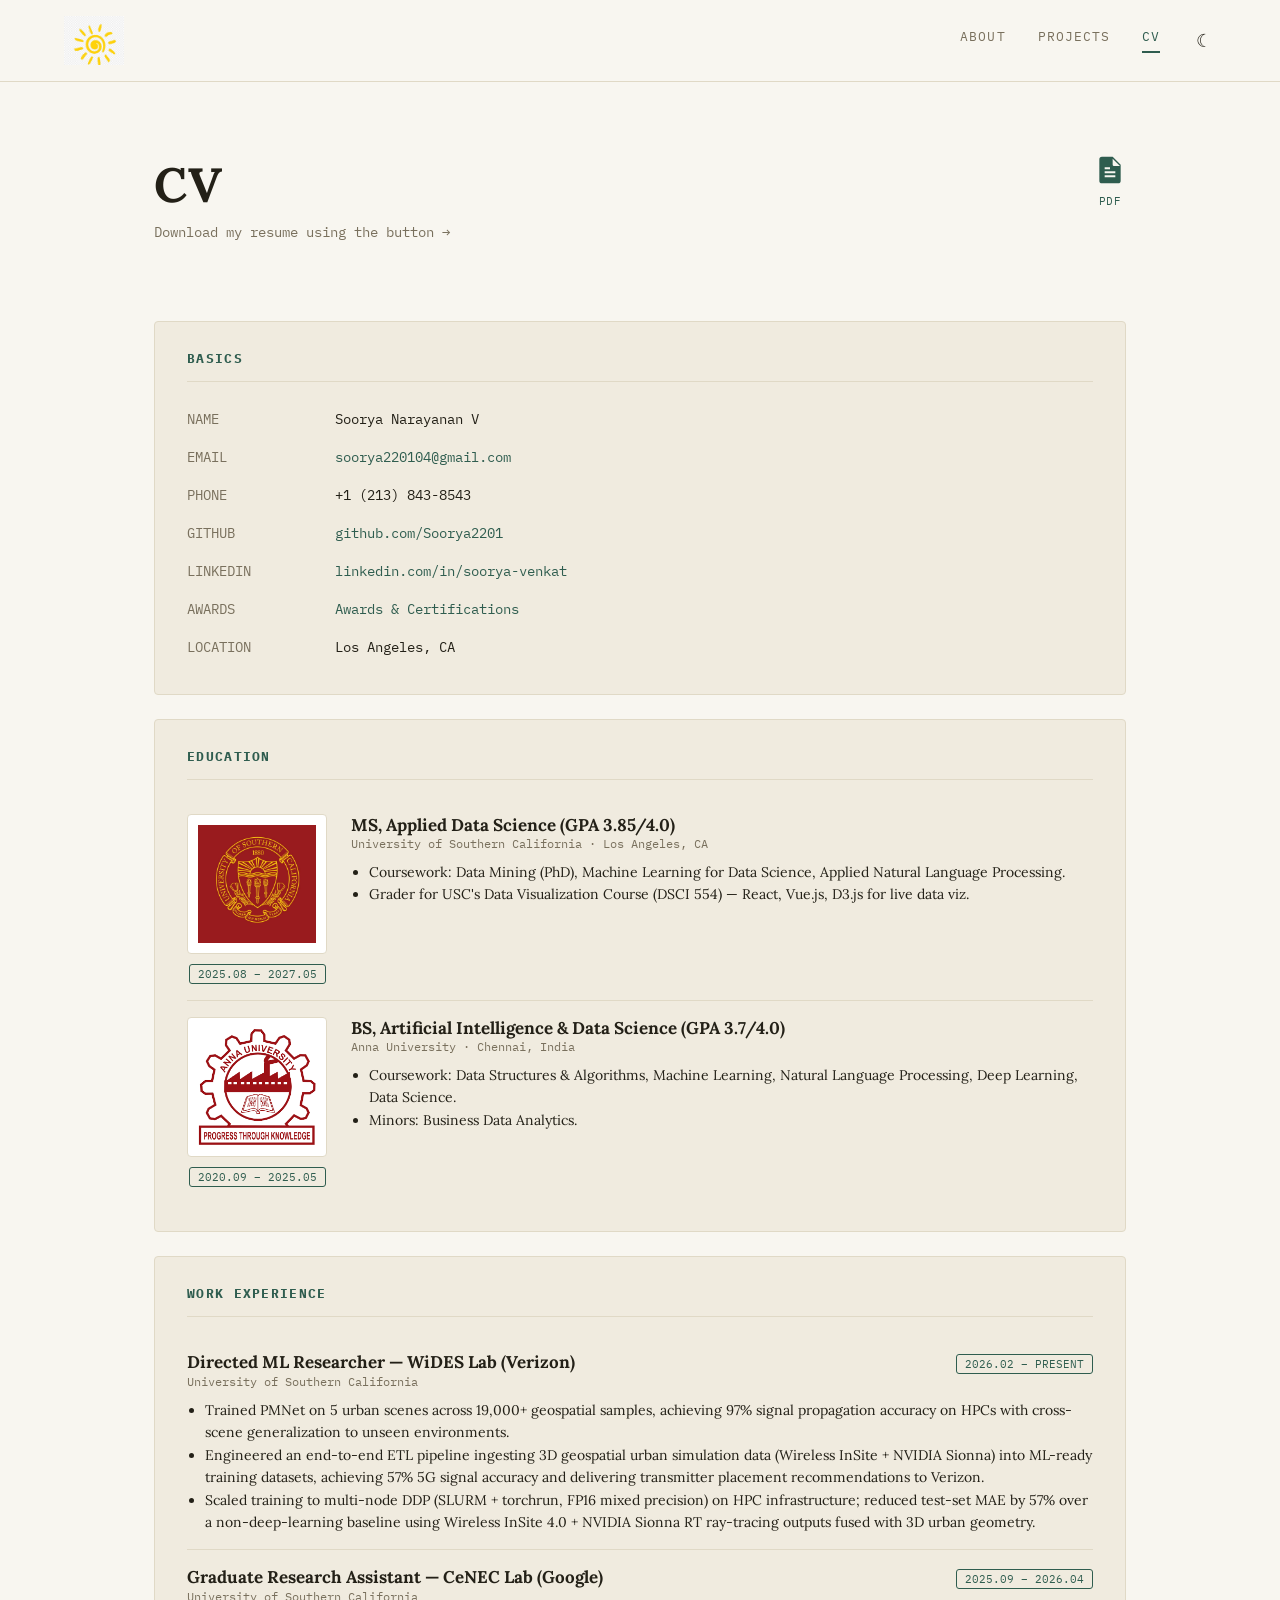
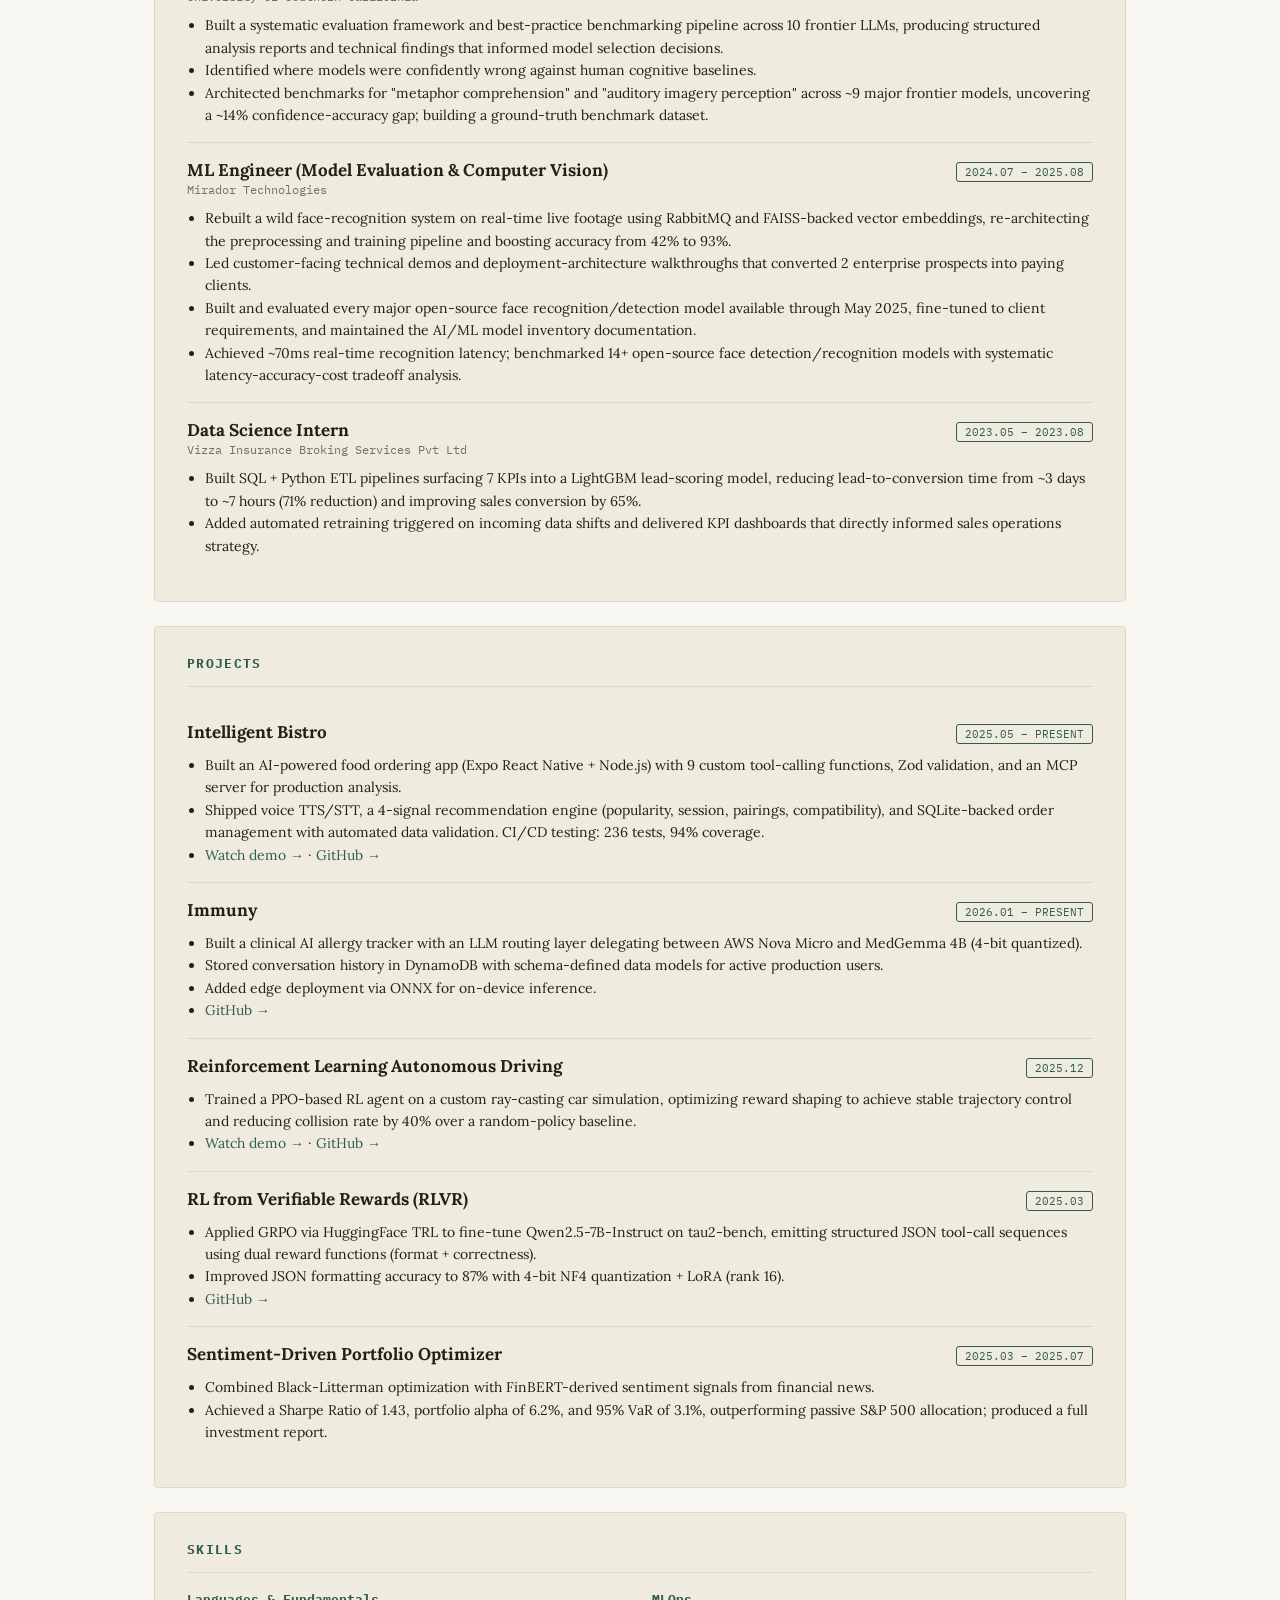
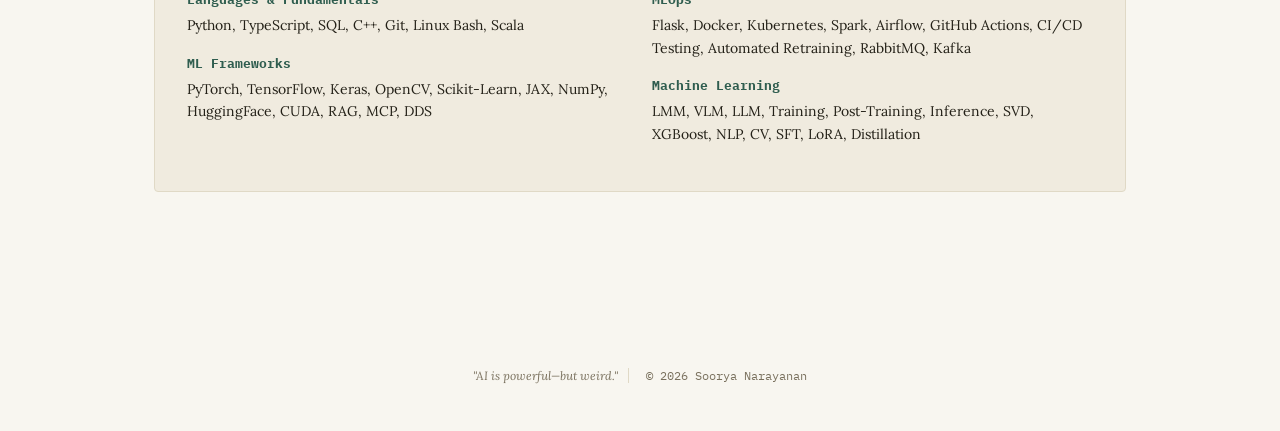
==== commit 8d821bc3: "Update resume PDF and add new CV content from latest resume Swaps in the updated resume for download" ====
--- a/cv.html
+++ b/cv.html
@@ -65,7 +65,7 @@
       <div class="cv-entry edu-entry">
         <div class="edu-logo-col">
           <img src="assets/anna-university-logo.png" alt="Anna University logo" class="edu-logo" />
-          <span class="date-badge edu-date">2020.09 – 2024.05</span>
+          <span class="date-badge edu-date">2020.09 – 2025.05</span>
         </div>
         <div class="edu-info">
           <div class="cv-entry-head">
@@ -73,7 +73,7 @@
           </div>
           <div class="meta">Anna University · Chennai, India</div>
           <ul>
-            <li>Coursework: Data Structures &amp; Algorithms, Machine Learning, Natural Language Processing, Data Science.</li>
+            <li>Coursework: Data Structures &amp; Algorithms, Machine Learning, Natural Language Processing, Deep Learning, Data Science.</li>
             <li>Minors: Business Data Analytics.</li>
           </ul>
         </div>
@@ -92,6 +92,7 @@
         <ul>
           <li>Trained PMNet on 5 urban scenes across 19,000+ geospatial samples, achieving 97% signal propagation accuracy on HPCs with cross-scene generalization to unseen environments.</li>
           <li>Engineered an end-to-end ETL pipeline ingesting 3D geospatial urban simulation data (Wireless InSite + NVIDIA Sionna) into ML-ready training datasets, achieving 57% 5G signal accuracy and delivering transmitter placement recommendations to Verizon.</li>
+          <li>Scaled training to multi-node DDP (SLURM + torchrun, FP16 mixed precision) on HPC infrastructure; reduced test-set MAE by 57% over a non-deep-learning baseline using Wireless InSite 4.0 + NVIDIA Sionna RT ray-tracing outputs fused with 3D urban geometry.</li>
         </ul>
       </div>
 
@@ -104,6 +105,7 @@
         <ul>
           <li>Built a systematic evaluation framework and best-practice benchmarking pipeline across 10 frontier LLMs, producing structured analysis reports and technical findings that informed model selection decisions.</li>
           <li>Identified where models were confidently wrong against human cognitive baselines.</li>
+          <li>Architected benchmarks for "metaphor comprehension" and "auditory imagery perception" across ~9 major frontier models, uncovering a ~14% confidence-accuracy gap; building a ground-truth benchmark dataset.</li>
         </ul>
       </div>
 
@@ -117,6 +119,7 @@
           <li>Rebuilt a wild face-recognition system on real-time live footage using RabbitMQ and FAISS-backed vector embeddings, re-architecting the preprocessing and training pipeline and boosting accuracy from 42% to 93%.</li>
           <li>Led customer-facing technical demos and deployment-architecture walkthroughs that converted 2 enterprise prospects into paying clients.</li>
           <li>Built and evaluated every major open-source face recognition/detection model available through May 2025, fine-tuned to client requirements, and maintained the AI/ML model inventory documentation.</li>
+          <li>Achieved ~70ms real-time recognition latency; benchmarked 14+ open-source face detection/recognition models with systematic latency-accuracy-cost tradeoff analysis.</li>
         </ul>
       </div>
 
@@ -156,6 +159,7 @@
         <ul>
           <li>Built a clinical AI allergy tracker with an LLM routing layer delegating between AWS Nova Micro and MedGemma 4B (4-bit quantized).</li>
           <li>Stored conversation history in DynamoDB with schema-defined data models for active production users.</li>
+          <li>Added edge deployment via ONNX for on-device inference.</li>
           <li><a href="https://github.com/Soorya2201/Immuny" target="_blank" rel="noopener">GitHub →</a></li>
         </ul>
       </div>
@@ -168,6 +172,18 @@
         <ul>
           <li>Trained a PPO-based RL agent on a custom ray-casting car simulation, optimizing reward shaping to achieve stable trajectory control and reducing collision rate by 40% over a random-policy baseline.</li>
           <li><a href="https://drive.google.com/file/d/1moOJdhn-2XTUbPm8Y2I-_lR_76FmFDR2/view" target="_blank" rel="noopener">Watch demo →</a> · <a href="https://github.com/Soorya2201/RL-Autonomous-Driving" target="_blank" rel="noopener">GitHub →</a></li>
+        </ul>
+      </div>
+
+      <div class="cv-entry">
+        <div class="cv-entry-head">
+          <h3>RL from Verifiable Rewards (RLVR)</h3>
+          <span class="date-badge">2025.03</span>
+        </div>
+        <ul>
+          <li>Applied GRPO via HuggingFace TRL to fine-tune Qwen2.5-7B-Instruct on tau2-bench, emitting structured JSON tool-call sequences using dual reward functions (format + correctness).</li>
+          <li>Improved JSON formatting accuracy to 87% with 4-bit NF4 quantization + LoRA (rank 16).</li>
+          <li><a href="https://github.com/Soorya2201/AfterQuery_RLVR_Submission" target="_blank" rel="noopener">GitHub →</a></li>
         </ul>
       </div>
 
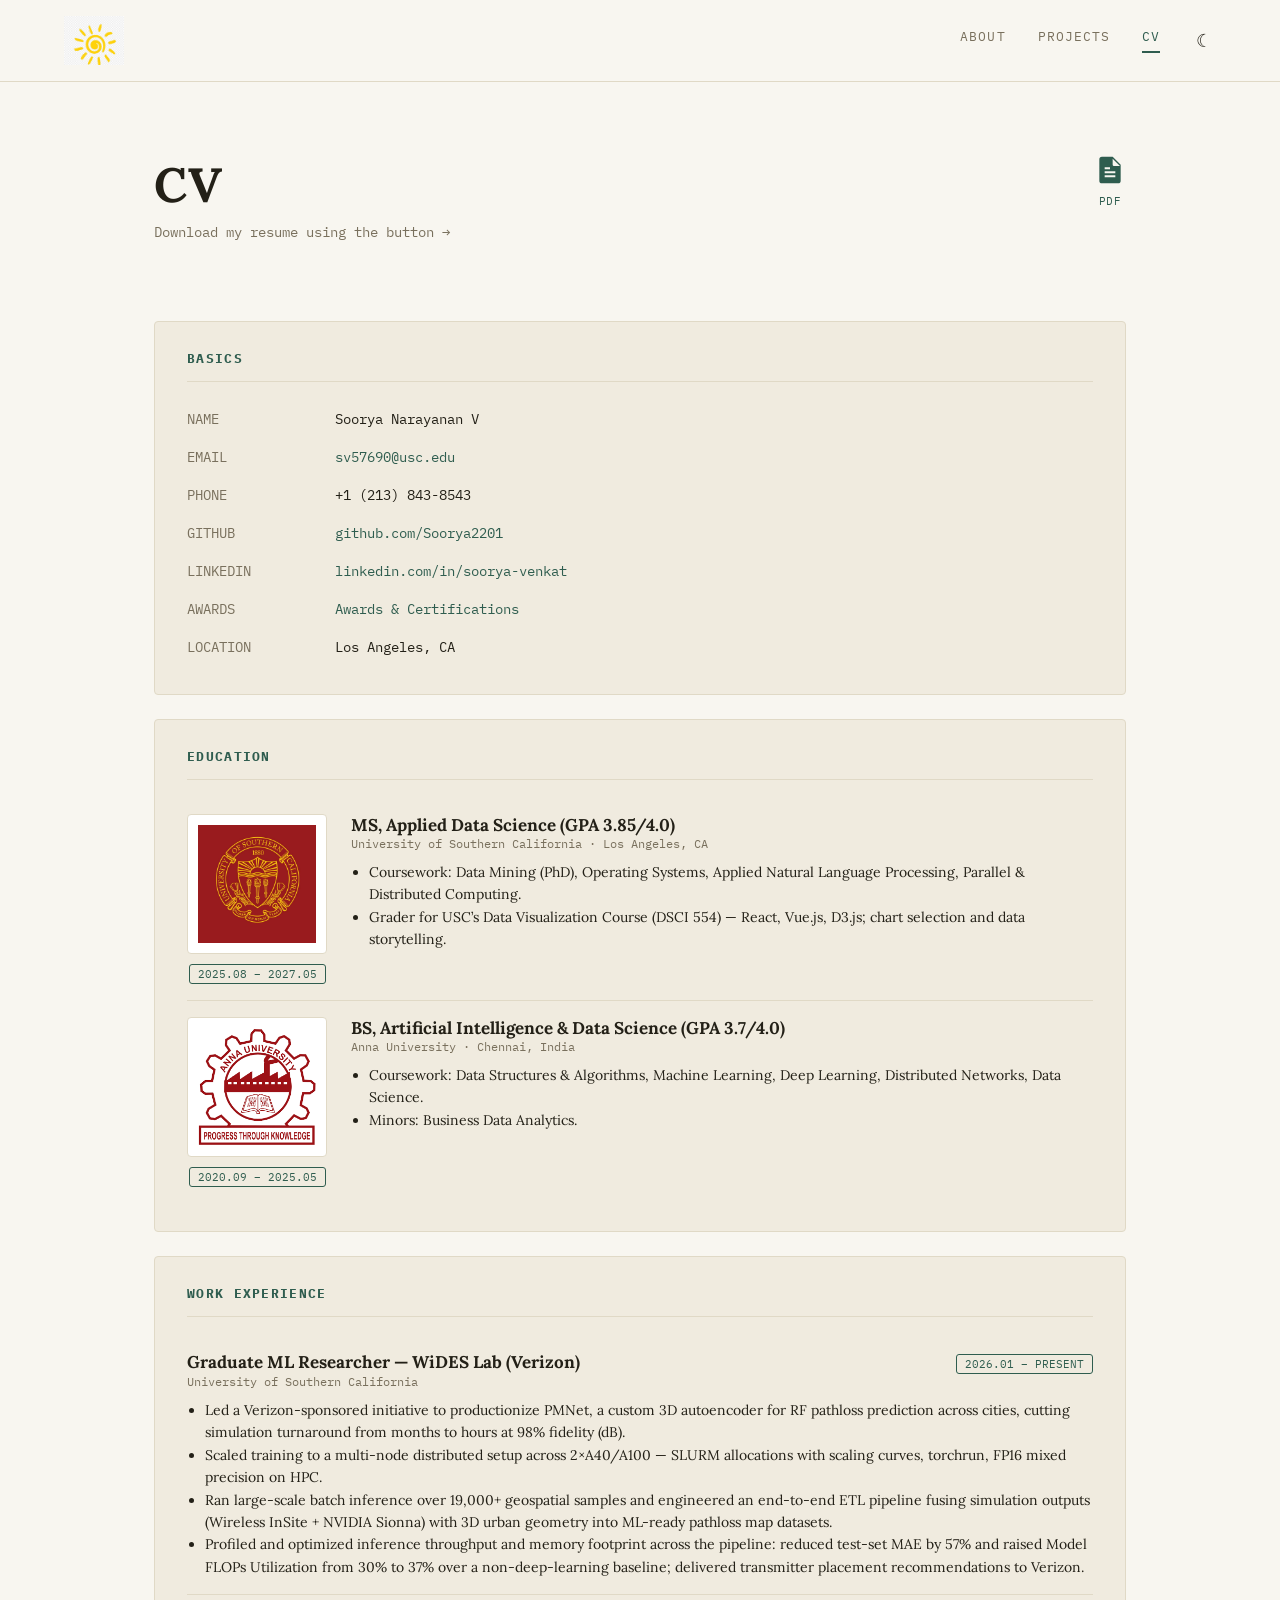
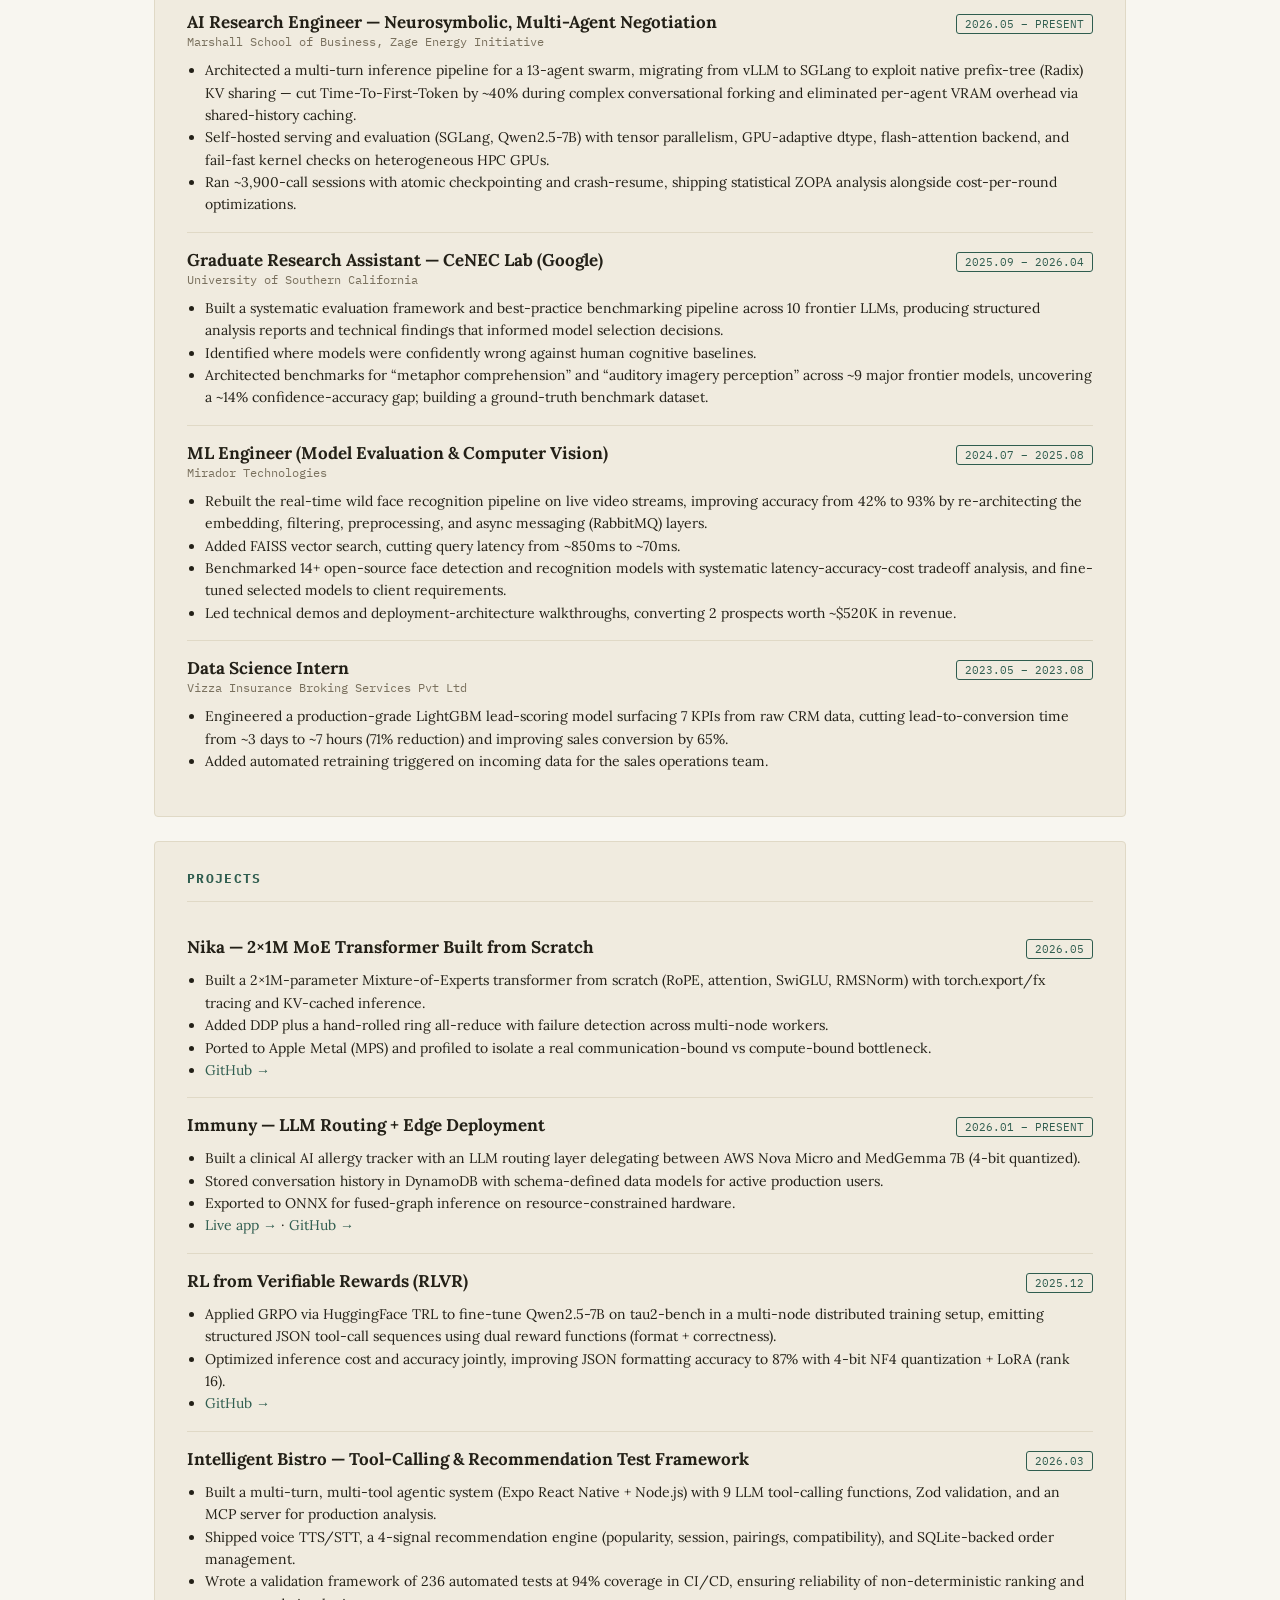
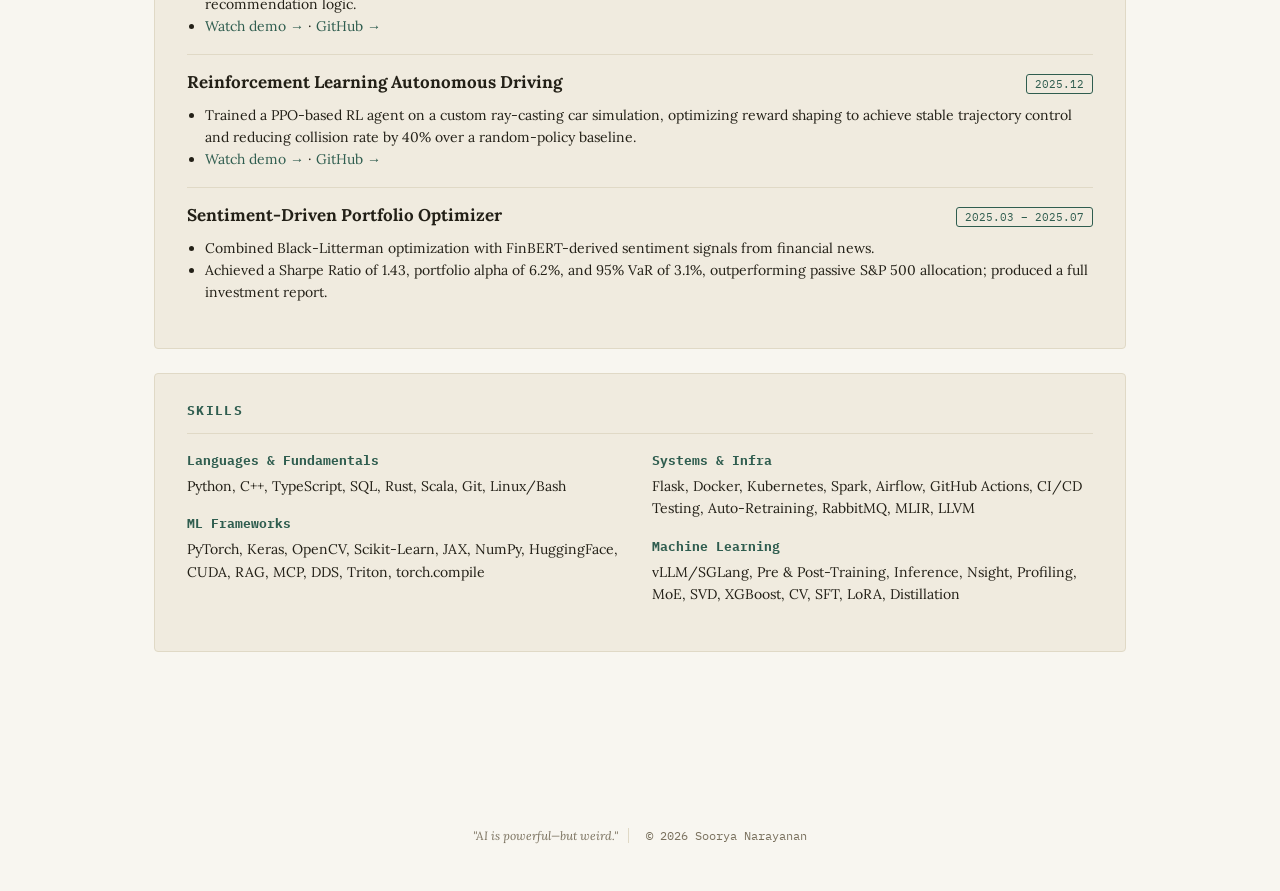
==== commit ef23240d: "Update resume PDF and sync site content to latest version Replace assets/Soorya_Resume_DS.pdf with t" ====
--- a/cv.html
+++ b/cv.html
@@ -36,7 +36,7 @@
     <section class="cv-section">
       <h2>BASICS</h2>
       <div class="cv-row"><div class="key">NAME</div><div>Soorya Narayanan V</div></div>
-      <div class="cv-row"><div class="key">EMAIL</div><div><a href="mailto:soorya220104@gmail.com">soorya220104@gmail.com</a></div></div>
+      <div class="cv-row"><div class="key">EMAIL</div><div><a href="mailto:sv57690@usc.edu">sv57690@usc.edu</a></div></div>
       <div class="cv-row"><div class="key">PHONE</div><div>+1 (213) 843-8543</div></div>
       <div class="cv-row"><div class="key">GITHUB</div><div><a href="https://github.com/Soorya2201" target="_blank" rel="noopener">github.com/Soorya2201</a></div></div>
       <div class="cv-row"><div class="key">LINKEDIN</div><div><a href="http://www.linkedin.com/in/soorya-venkat" target="_blank" rel="noopener">linkedin.com/in/soorya-venkat</a></div></div>
@@ -49,31 +49,31 @@
       <div class="cv-entry edu-entry">
         <div class="edu-logo-col">
           <img src="assets/usc-logo.png" alt="University of Southern California logo" class="edu-logo" />
-          <span class="date-badge edu-date">2025.08 – 2027.05</span>
+          <span class="date-badge edu-date">2025.08 &ndash; 2027.05</span>
         </div>
         <div class="edu-info">
           <div class="cv-entry-head">
             <h3>MS, Applied Data Science (GPA 3.85/4.0)</h3>
           </div>
-          <div class="meta">University of Southern California · Los Angeles, CA</div>
+          <div class="meta">University of Southern California &middot; Los Angeles, CA</div>
           <ul>
-            <li>Coursework: Data Mining (PhD), Machine Learning for Data Science, Applied Natural Language Processing.</li>
-            <li>Grader for USC's Data Visualization Course (DSCI 554) — React, Vue.js, D3.js for live data viz.</li>
+            <li>Coursework: Data Mining (PhD), Operating Systems, Applied Natural Language Processing, Parallel &amp; Distributed Computing.</li>
+            <li>Grader for USC&rsquo;s Data Visualization Course (DSCI 554) &mdash; React, Vue.js, D3.js; chart selection and data storytelling.</li>
           </ul>
         </div>
       </div>
       <div class="cv-entry edu-entry">
         <div class="edu-logo-col">
           <img src="assets/anna-university-logo.png" alt="Anna University logo" class="edu-logo" />
-          <span class="date-badge edu-date">2020.09 – 2025.05</span>
+          <span class="date-badge edu-date">2020.09 &ndash; 2025.05</span>
         </div>
         <div class="edu-info">
           <div class="cv-entry-head">
             <h3>BS, Artificial Intelligence &amp; Data Science (GPA 3.7/4.0)</h3>
           </div>
-          <div class="meta">Anna University · Chennai, India</div>
+          <div class="meta">Anna University &middot; Chennai, India</div>
           <ul>
-            <li>Coursework: Data Structures &amp; Algorithms, Machine Learning, Natural Language Processing, Deep Learning, Data Science.</li>
+            <li>Coursework: Data Structures &amp; Algorithms, Machine Learning, Deep Learning, Distributed Networks, Data Science.</li>
             <li>Minors: Business Data Analytics.</li>
           </ul>
         </div>
@@ -85,53 +85,67 @@
 
       <div class="cv-entry">
         <div class="cv-entry-head">
-          <h3>Directed ML Researcher — WiDES Lab (Verizon)</h3>
-          <span class="date-badge">2026.02 – PRESENT</span>
+          <h3>Graduate ML Researcher &mdash; WiDES Lab (Verizon)</h3>
+          <span class="date-badge">2026.01 &ndash; PRESENT</span>
         </div>
         <div class="meta">University of Southern California</div>
         <ul>
-          <li>Trained PMNet on 5 urban scenes across 19,000+ geospatial samples, achieving 97% signal propagation accuracy on HPCs with cross-scene generalization to unseen environments.</li>
-          <li>Engineered an end-to-end ETL pipeline ingesting 3D geospatial urban simulation data (Wireless InSite + NVIDIA Sionna) into ML-ready training datasets, achieving 57% 5G signal accuracy and delivering transmitter placement recommendations to Verizon.</li>
-          <li>Scaled training to multi-node DDP (SLURM + torchrun, FP16 mixed precision) on HPC infrastructure; reduced test-set MAE by 57% over a non-deep-learning baseline using Wireless InSite 4.0 + NVIDIA Sionna RT ray-tracing outputs fused with 3D urban geometry.</li>
-        </ul>
-      </div>
-
-      <div class="cv-entry">
-        <div class="cv-entry-head">
-          <h3>Graduate Research Assistant — CeNEC Lab (Google)</h3>
-          <span class="date-badge">2025.09 – 2026.04</span>
+          <li>Led a Verizon-sponsored initiative to productionize PMNet, a custom 3D autoencoder for RF pathloss prediction across cities, cutting simulation turnaround from months to hours at 98% fidelity (dB).</li>
+          <li>Scaled training to a multi-node distributed setup across 2&times;A40/A100 &mdash; SLURM allocations with scaling curves, torchrun, FP16 mixed precision on HPC.</li>
+          <li>Ran large-scale batch inference over 19,000+ geospatial samples and engineered an end-to-end ETL pipeline fusing simulation outputs (Wireless InSite + NVIDIA Sionna) with 3D urban geometry into ML-ready pathloss map datasets.</li>
+          <li>Profiled and optimized inference throughput and memory footprint across the pipeline: reduced test-set MAE by 57% and raised Model FLOPs Utilization from 30% to 37% over a non-deep-learning baseline; delivered transmitter placement recommendations to Verizon.</li>
+        </ul>
+      </div>
+
+      <div class="cv-entry">
+        <div class="cv-entry-head">
+          <h3>AI Research Engineer &mdash; Neurosymbolic, Multi-Agent Negotiation</h3>
+          <span class="date-badge">2026.05 &ndash; PRESENT</span>
+        </div>
+        <div class="meta">Marshall School of Business, Zage Energy Initiative</div>
+        <ul>
+          <li>Architected a multi-turn inference pipeline for a 13-agent swarm, migrating from vLLM to SGLang to exploit native prefix-tree (Radix) KV sharing &mdash; cut Time-To-First-Token by ~40% during complex conversational forking and eliminated per-agent VRAM overhead via shared-history caching.</li>
+          <li>Self-hosted serving and evaluation (SGLang, Qwen2.5-7B) with tensor parallelism, GPU-adaptive dtype, flash-attention backend, and fail-fast kernel checks on heterogeneous HPC GPUs.</li>
+          <li>Ran ~3,900-call sessions with atomic checkpointing and crash-resume, shipping statistical ZOPA analysis alongside cost-per-round optimizations.</li>
+        </ul>
+      </div>
+
+      <div class="cv-entry">
+        <div class="cv-entry-head">
+          <h3>Graduate Research Assistant &mdash; CeNEC Lab (Google)</h3>
+          <span class="date-badge">2025.09 &ndash; 2026.04</span>
         </div>
         <div class="meta">University of Southern California</div>
         <ul>
           <li>Built a systematic evaluation framework and best-practice benchmarking pipeline across 10 frontier LLMs, producing structured analysis reports and technical findings that informed model selection decisions.</li>
           <li>Identified where models were confidently wrong against human cognitive baselines.</li>
-          <li>Architected benchmarks for "metaphor comprehension" and "auditory imagery perception" across ~9 major frontier models, uncovering a ~14% confidence-accuracy gap; building a ground-truth benchmark dataset.</li>
+          <li>Architected benchmarks for &ldquo;metaphor comprehension&rdquo; and &ldquo;auditory imagery perception&rdquo; across ~9 major frontier models, uncovering a ~14% confidence-accuracy gap; building a ground-truth benchmark dataset.</li>
         </ul>
       </div>
 
       <div class="cv-entry">
         <div class="cv-entry-head">
           <h3>ML Engineer (Model Evaluation &amp; Computer Vision)</h3>
-          <span class="date-badge">2024.07 – 2025.08</span>
+          <span class="date-badge">2024.07 &ndash; 2025.08</span>
         </div>
         <div class="meta">Mirador Technologies</div>
         <ul>
-          <li>Rebuilt a wild face-recognition system on real-time live footage using RabbitMQ and FAISS-backed vector embeddings, re-architecting the preprocessing and training pipeline and boosting accuracy from 42% to 93%.</li>
-          <li>Led customer-facing technical demos and deployment-architecture walkthroughs that converted 2 enterprise prospects into paying clients.</li>
-          <li>Built and evaluated every major open-source face recognition/detection model available through May 2025, fine-tuned to client requirements, and maintained the AI/ML model inventory documentation.</li>
-          <li>Achieved ~70ms real-time recognition latency; benchmarked 14+ open-source face detection/recognition models with systematic latency-accuracy-cost tradeoff analysis.</li>
+          <li>Rebuilt the real-time wild face recognition pipeline on live video streams, improving accuracy from 42% to 93% by re-architecting the embedding, filtering, preprocessing, and async messaging (RabbitMQ) layers.</li>
+          <li>Added FAISS vector search, cutting query latency from ~850ms to ~70ms.</li>
+          <li>Benchmarked 14+ open-source face detection and recognition models with systematic latency-accuracy-cost tradeoff analysis, and fine-tuned selected models to client requirements.</li>
+          <li>Led technical demos and deployment-architecture walkthroughs, converting 2 prospects worth ~$520K in revenue.</li>
         </ul>
       </div>
 
       <div class="cv-entry">
         <div class="cv-entry-head">
           <h3>Data Science Intern</h3>
-          <span class="date-badge">2023.05 – 2023.08</span>
+          <span class="date-badge">2023.05 &ndash; 2023.08</span>
         </div>
         <div class="meta">Vizza Insurance Broking Services Pvt Ltd</div>
         <ul>
-          <li>Built SQL + Python ETL pipelines surfacing 7 KPIs into a LightGBM lead-scoring model, reducing lead-to-conversion time from ~3 days to ~7 hours (71% reduction) and improving sales conversion by 65%.</li>
-          <li>Added automated retraining triggered on incoming data shifts and delivered KPI dashboards that directly informed sales operations strategy.</li>
+          <li>Engineered a production-grade LightGBM lead-scoring model surfacing 7 KPIs from raw CRM data, cutting lead-to-conversion time from ~3 days to ~7 hours (71% reduction) and improving sales conversion by 65%.</li>
+          <li>Added automated retraining triggered on incoming data for the sales operations team.</li>
         </ul>
       </div>
     </section>
@@ -141,26 +155,52 @@
 
       <div class="cv-entry">
         <div class="cv-entry-head">
-          <h3>Intelligent Bistro</h3>
-          <span class="date-badge">2025.05 – PRESENT</span>
-        </div>
-        <ul>
-          <li>Built an AI-powered food ordering app (Expo React Native + Node.js) with 9 custom tool-calling functions, Zod validation, and an MCP server for production analysis.</li>
-          <li>Shipped voice TTS/STT, a 4-signal recommendation engine (popularity, session, pairings, compatibility), and SQLite-backed order management with automated data validation. CI/CD testing: 236 tests, 94% coverage.</li>
-          <li><a href="https://www.loom.com/share/db98a7c889f44ffcb5dea4e0518f5d42" target="_blank" rel="noopener">Watch demo →</a> · <a href="https://github.com/Soorya2201/Intelligent-Bistro" target="_blank" rel="noopener">GitHub →</a></li>
-        </ul>
-      </div>
-
-      <div class="cv-entry">
-        <div class="cv-entry-head">
-          <h3>Immuny</h3>
-          <span class="date-badge">2026.01 – PRESENT</span>
-        </div>
-        <ul>
-          <li>Built a clinical AI allergy tracker with an LLM routing layer delegating between AWS Nova Micro and MedGemma 4B (4-bit quantized).</li>
+          <h3>Nika &mdash; 2&times;1M MoE Transformer Built from Scratch</h3>
+          <span class="date-badge">2026.05</span>
+        </div>
+        <ul>
+          <li>Built a 2&times;1M-parameter Mixture-of-Experts transformer from scratch (RoPE, attention, SwiGLU, RMSNorm) with torch.export/fx tracing and KV-cached inference.</li>
+          <li>Added DDP plus a hand-rolled ring all-reduce with failure detection across multi-node workers.</li>
+          <li>Ported to Apple Metal (MPS) and profiled to isolate a real communication-bound vs compute-bound bottleneck.</li>
+          <li><a href="https://github.com/Soorya2201/NIKA_2x_2M_model_built_from_scratch" target="_blank" rel="noopener">GitHub &rarr;</a></li>
+        </ul>
+      </div>
+
+      <div class="cv-entry">
+        <div class="cv-entry-head">
+          <h3>Immuny &mdash; LLM Routing + Edge Deployment</h3>
+          <span class="date-badge">2026.01 &ndash; PRESENT</span>
+        </div>
+        <ul>
+          <li>Built a clinical AI allergy tracker with an LLM routing layer delegating between AWS Nova Micro and MedGemma 7B (4-bit quantized).</li>
           <li>Stored conversation history in DynamoDB with schema-defined data models for active production users.</li>
-          <li>Added edge deployment via ONNX for on-device inference.</li>
-          <li><a href="https://github.com/Soorya2201/Immuny" target="_blank" rel="noopener">GitHub →</a></li>
+          <li>Exported to ONNX for fused-graph inference on resource-constrained hardware.</li>
+          <li><a href="https://main.d1ygg4qlozsbue.amplifyapp.com/" target="_blank" rel="noopener">Live app &rarr;</a> &middot; <a href="https://github.com/Soorya2201/Immuny" target="_blank" rel="noopener">GitHub &rarr;</a></li>
+        </ul>
+      </div>
+
+      <div class="cv-entry">
+        <div class="cv-entry-head">
+          <h3>RL from Verifiable Rewards (RLVR)</h3>
+          <span class="date-badge">2025.12</span>
+        </div>
+        <ul>
+          <li>Applied GRPO via HuggingFace TRL to fine-tune Qwen2.5-7B on tau2-bench in a multi-node distributed training setup, emitting structured JSON tool-call sequences using dual reward functions (format + correctness).</li>
+          <li>Optimized inference cost and accuracy jointly, improving JSON formatting accuracy to 87% with 4-bit NF4 quantization + LoRA (rank 16).</li>
+          <li><a href="https://github.com/Soorya2201/Tau_bench_RLVR_QWEN" target="_blank" rel="noopener">GitHub &rarr;</a></li>
+        </ul>
+      </div>
+
+      <div class="cv-entry">
+        <div class="cv-entry-head">
+          <h3>Intelligent Bistro &mdash; Tool-Calling &amp; Recommendation Test Framework</h3>
+          <span class="date-badge">2026.03</span>
+        </div>
+        <ul>
+          <li>Built a multi-turn, multi-tool agentic system (Expo React Native + Node.js) with 9 LLM tool-calling functions, Zod validation, and an MCP server for production analysis.</li>
+          <li>Shipped voice TTS/STT, a 4-signal recommendation engine (popularity, session, pairings, compatibility), and SQLite-backed order management.</li>
+          <li>Wrote a validation framework of 236 automated tests at 94% coverage in CI/CD, ensuring reliability of non-deterministic ranking and recommendation logic.</li>
+          <li><a href="https://www.loom.com/share/db98a7c889f44ffcb5dea4e0518f5d42" target="_blank" rel="noopener">Watch demo &rarr;</a> &middot; <a href="https://github.com/Soorya2201/Intelligent-Bistro" target="_blank" rel="noopener">GitHub &rarr;</a></li>
         </ul>
       </div>
 
@@ -171,26 +211,14 @@
         </div>
         <ul>
           <li>Trained a PPO-based RL agent on a custom ray-casting car simulation, optimizing reward shaping to achieve stable trajectory control and reducing collision rate by 40% over a random-policy baseline.</li>
-          <li><a href="https://drive.google.com/file/d/1moOJdhn-2XTUbPm8Y2I-_lR_76FmFDR2/view" target="_blank" rel="noopener">Watch demo →</a> · <a href="https://github.com/Soorya2201/RL-Autonomous-Driving" target="_blank" rel="noopener">GitHub →</a></li>
-        </ul>
-      </div>
-
-      <div class="cv-entry">
-        <div class="cv-entry-head">
-          <h3>RL from Verifiable Rewards (RLVR)</h3>
-          <span class="date-badge">2025.03</span>
-        </div>
-        <ul>
-          <li>Applied GRPO via HuggingFace TRL to fine-tune Qwen2.5-7B-Instruct on tau2-bench, emitting structured JSON tool-call sequences using dual reward functions (format + correctness).</li>
-          <li>Improved JSON formatting accuracy to 87% with 4-bit NF4 quantization + LoRA (rank 16).</li>
-          <li><a href="https://github.com/Soorya2201/AfterQuery_RLVR_Submission" target="_blank" rel="noopener">GitHub →</a></li>
+          <li><a href="https://drive.google.com/file/d/1moOJdhn-2XTUbPm8Y2I-_lR_76FmFDR2/view" target="_blank" rel="noopener">Watch demo &rarr;</a> &middot; <a href="https://github.com/Soorya2201/RL-Autonomous-Driving" target="_blank" rel="noopener">GitHub &rarr;</a></li>
         </ul>
       </div>
 
       <div class="cv-entry">
         <div class="cv-entry-head">
           <h3>Sentiment-Driven Portfolio Optimizer</h3>
-          <span class="date-badge">2025.03 – 2025.07</span>
+          <span class="date-badge">2025.03 &ndash; 2025.07</span>
         </div>
         <ul>
           <li>Combined Black-Litterman optimization with FinBERT-derived sentiment signals from financial news.</li>
@@ -204,18 +232,19 @@
       <div class="skills-grid">
         <div>
           <h4>Languages &amp; Fundamentals</h4>
-          <p>Python, TypeScript, SQL, C++, Git, Linux Bash, Scala</p>
+          <p>Python, C++, TypeScript, SQL, Rust, Scala, Git, Linux/Bash</p>
           <h4>ML Frameworks</h4>
-          <p>PyTorch, TensorFlow, Keras, OpenCV, Scikit-Learn, JAX, NumPy, HuggingFace, CUDA, RAG, MCP, DDS</p>
+          <p>PyTorch, Keras, OpenCV, Scikit-Learn, JAX, NumPy, HuggingFace, CUDA, RAG, MCP, DDS, Triton, torch.compile</p>
         </div>
         <div>
-          <h4>MLOps</h4>
-          <p>Flask, Docker, Kubernetes, Spark, Airflow, GitHub Actions, CI/CD Testing, Automated Retraining, RabbitMQ, Kafka</p>
+          <h4>Systems &amp; Infra</h4>
+          <p>Flask, Docker, Kubernetes, Spark, Airflow, GitHub Actions, CI/CD Testing, Auto-Retraining, RabbitMQ, MLIR, LLVM</p>
           <h4>Machine Learning</h4>
-          <p>LMM, VLM, LLM, Training, Post-Training, Inference, SVD, XGBoost, NLP, CV, SFT, LoRA, Distillation</p>
-        </div>
-      </div>
-    </section>
+          <p>vLLM/SGLang, Pre &amp; Post-Training, Inference, Nsight, Profiling, MoE, SVD, XGBoost, CV, SFT, LoRA, Distillation</p>
+        </div>
+      </div>
+    </section>
+
   </main>
 
   <footer class="site-footer"><span class="footer-quote">"AI is powerful—but weird."</span> © 2026 Soorya Narayanan</footer>
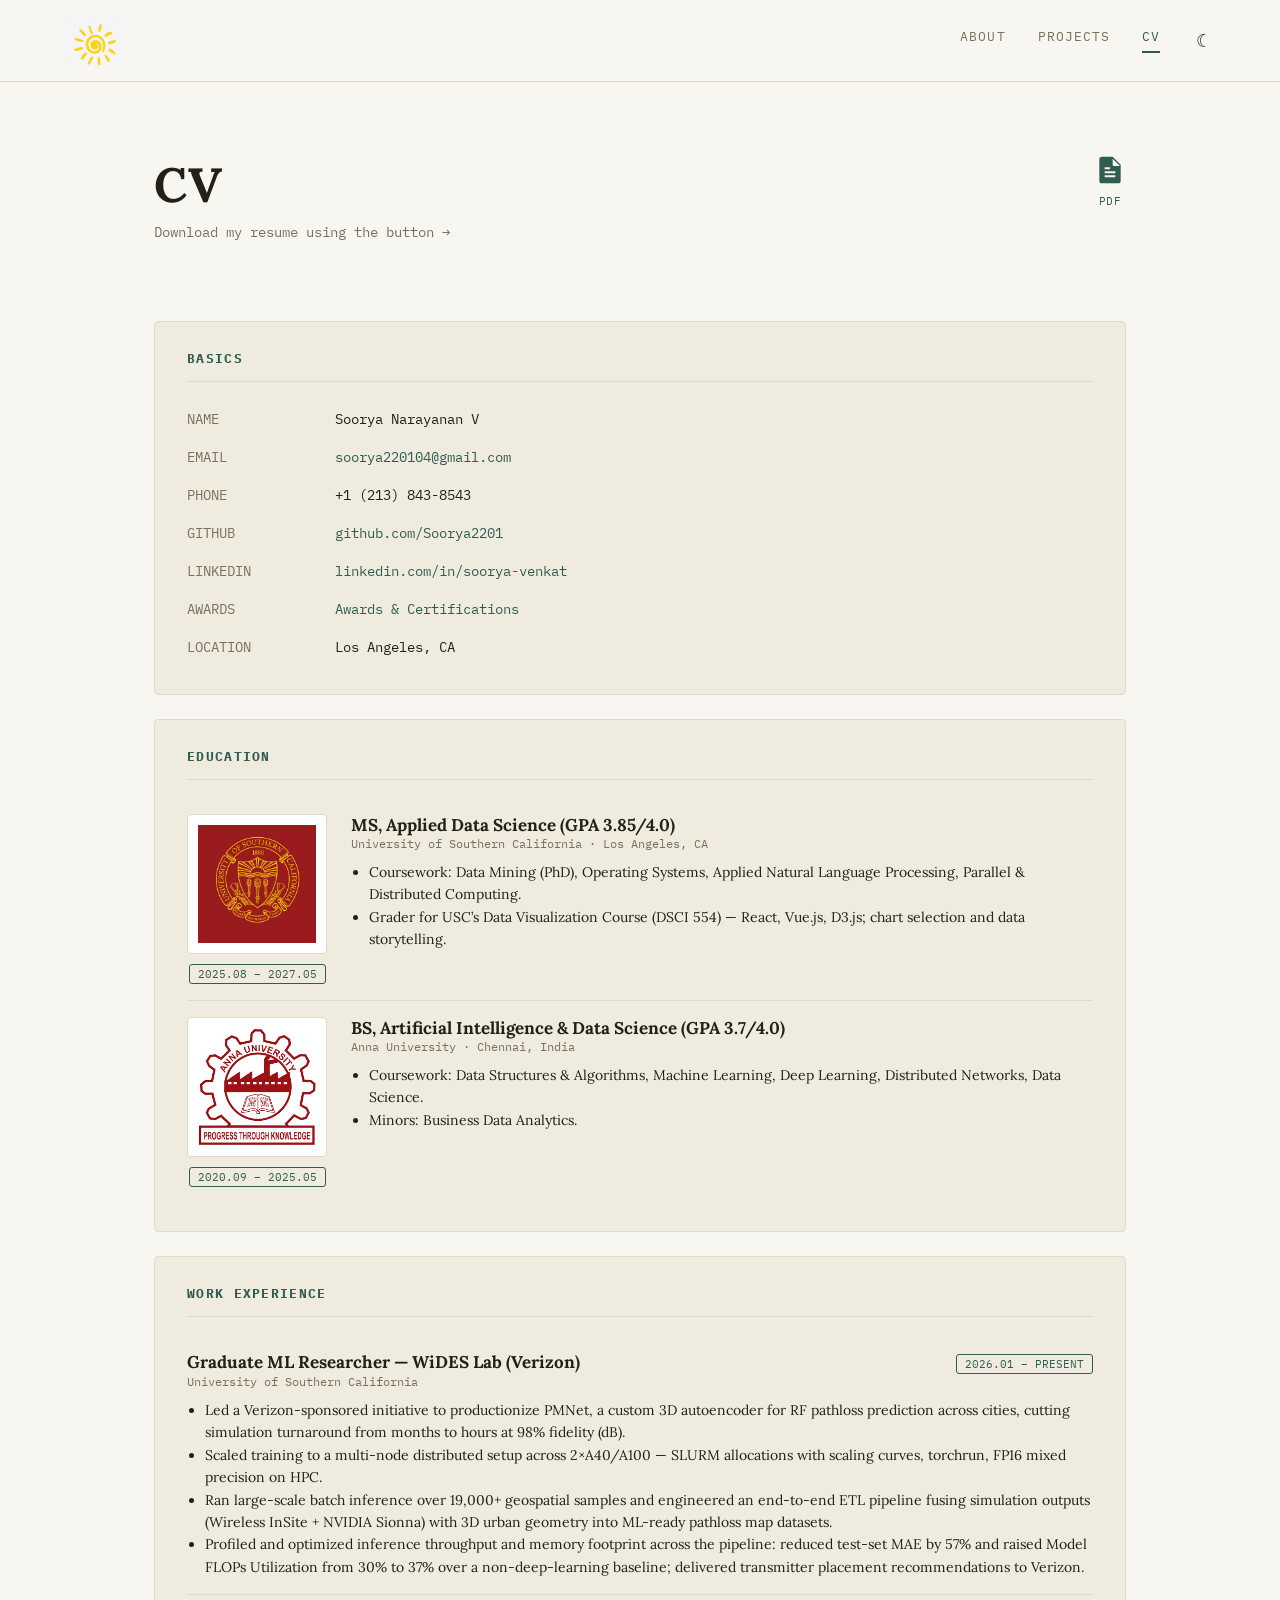
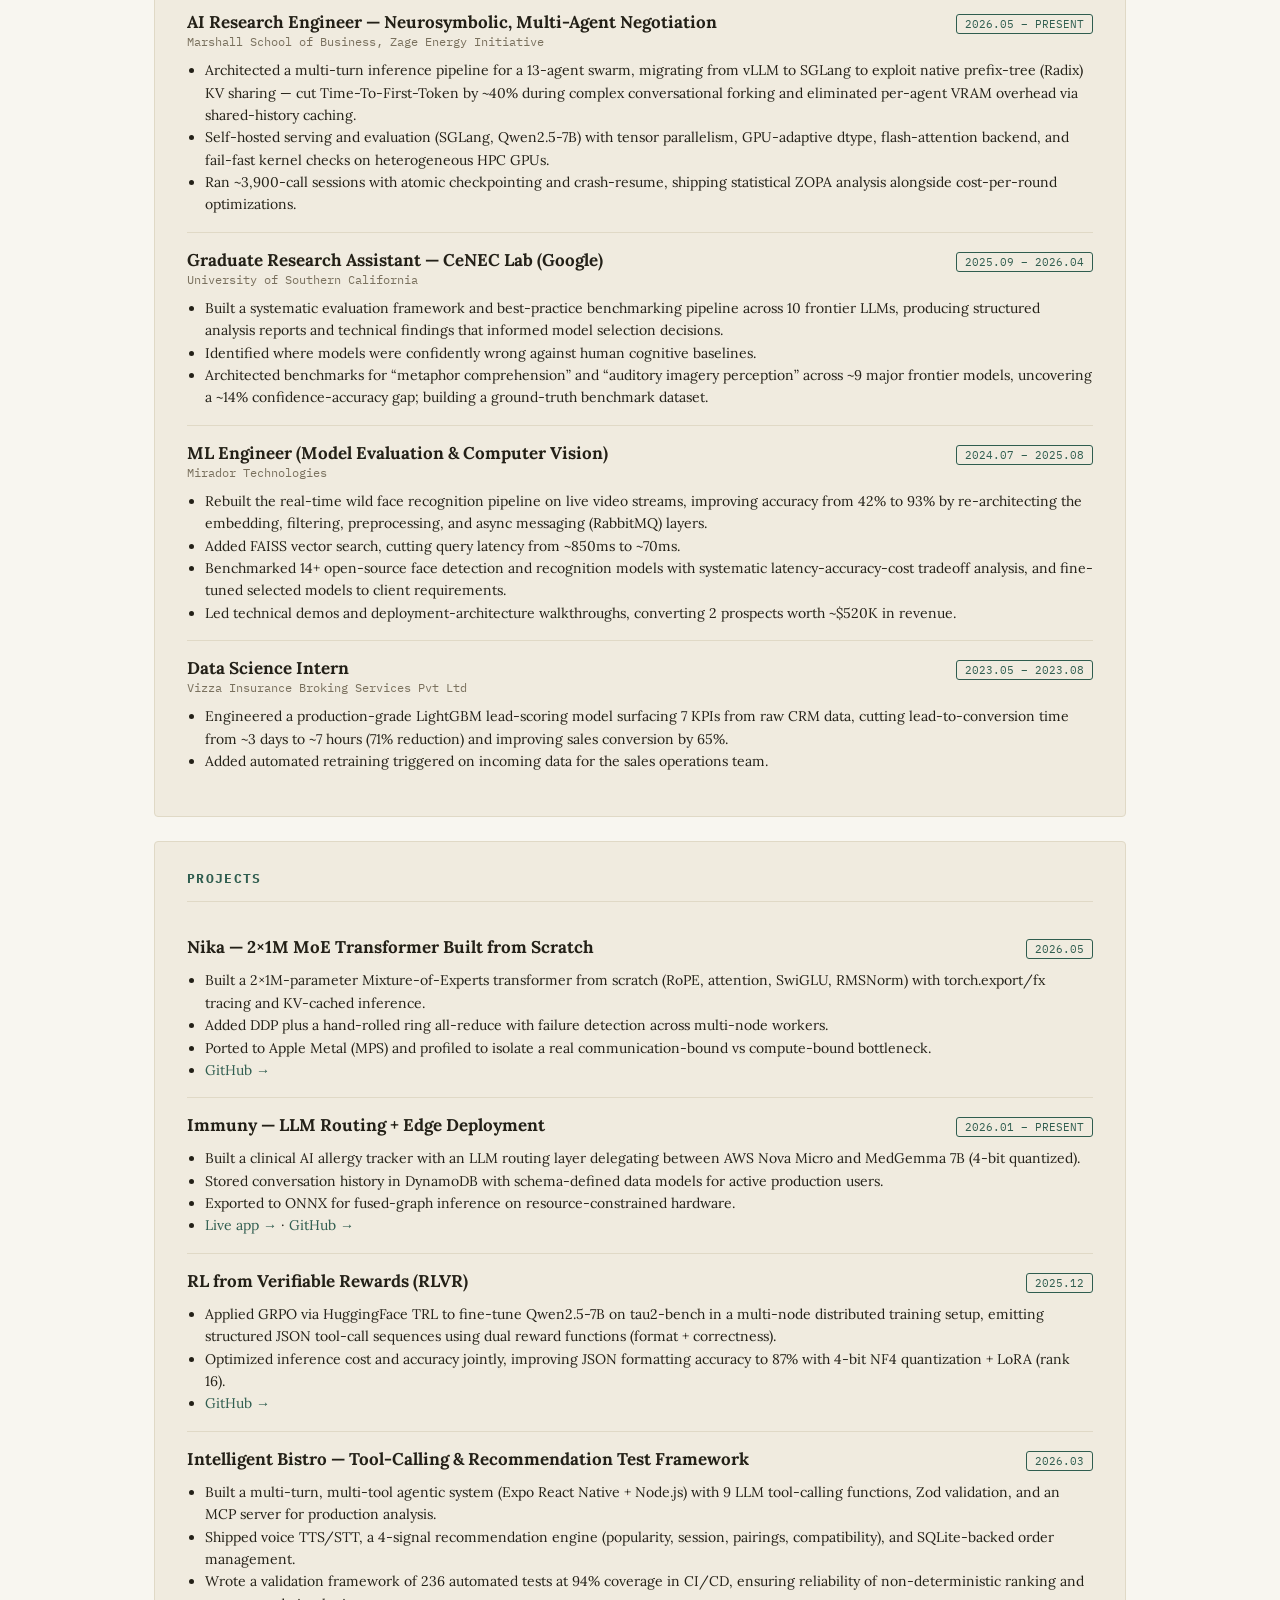
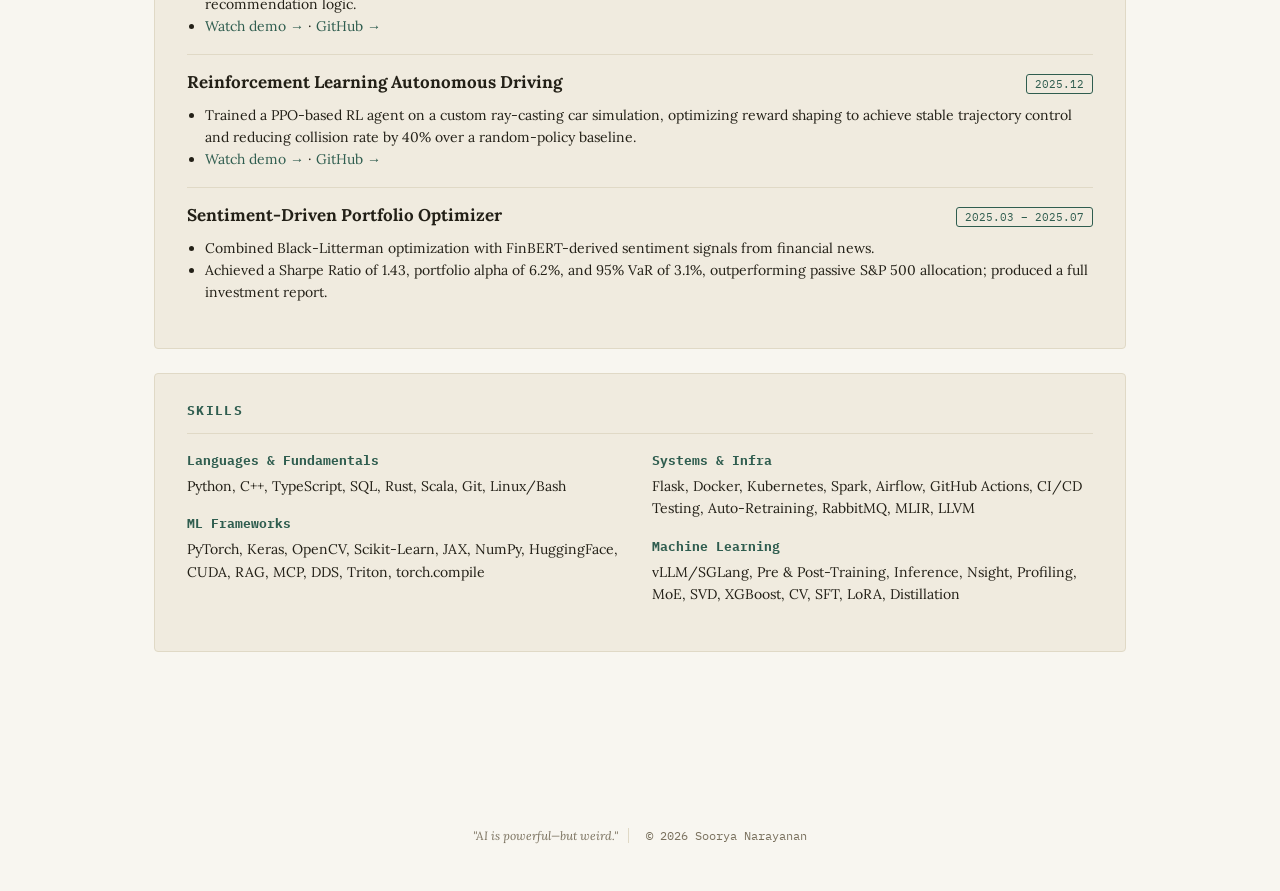
==== commit f53281b2: "Keep gmail address as the site contact email Revert the contact email on the About and CV pages back" ====
--- a/cv.html
+++ b/cv.html
@@ -36,7 +36,7 @@
     <section class="cv-section">
       <h2>BASICS</h2>
       <div class="cv-row"><div class="key">NAME</div><div>Soorya Narayanan V</div></div>
-      <div class="cv-row"><div class="key">EMAIL</div><div><a href="mailto:sv57690@usc.edu">sv57690@usc.edu</a></div></div>
+      <div class="cv-row"><div class="key">EMAIL</div><div><a href="mailto:soorya220104@gmail.com">soorya220104@gmail.com</a></div></div>
       <div class="cv-row"><div class="key">PHONE</div><div>+1 (213) 843-8543</div></div>
       <div class="cv-row"><div class="key">GITHUB</div><div><a href="https://github.com/Soorya2201" target="_blank" rel="noopener">github.com/Soorya2201</a></div></div>
       <div class="cv-row"><div class="key">LINKEDIN</div><div><a href="http://www.linkedin.com/in/soorya-venkat" target="_blank" rel="noopener">linkedin.com/in/soorya-venkat</a></div></div>
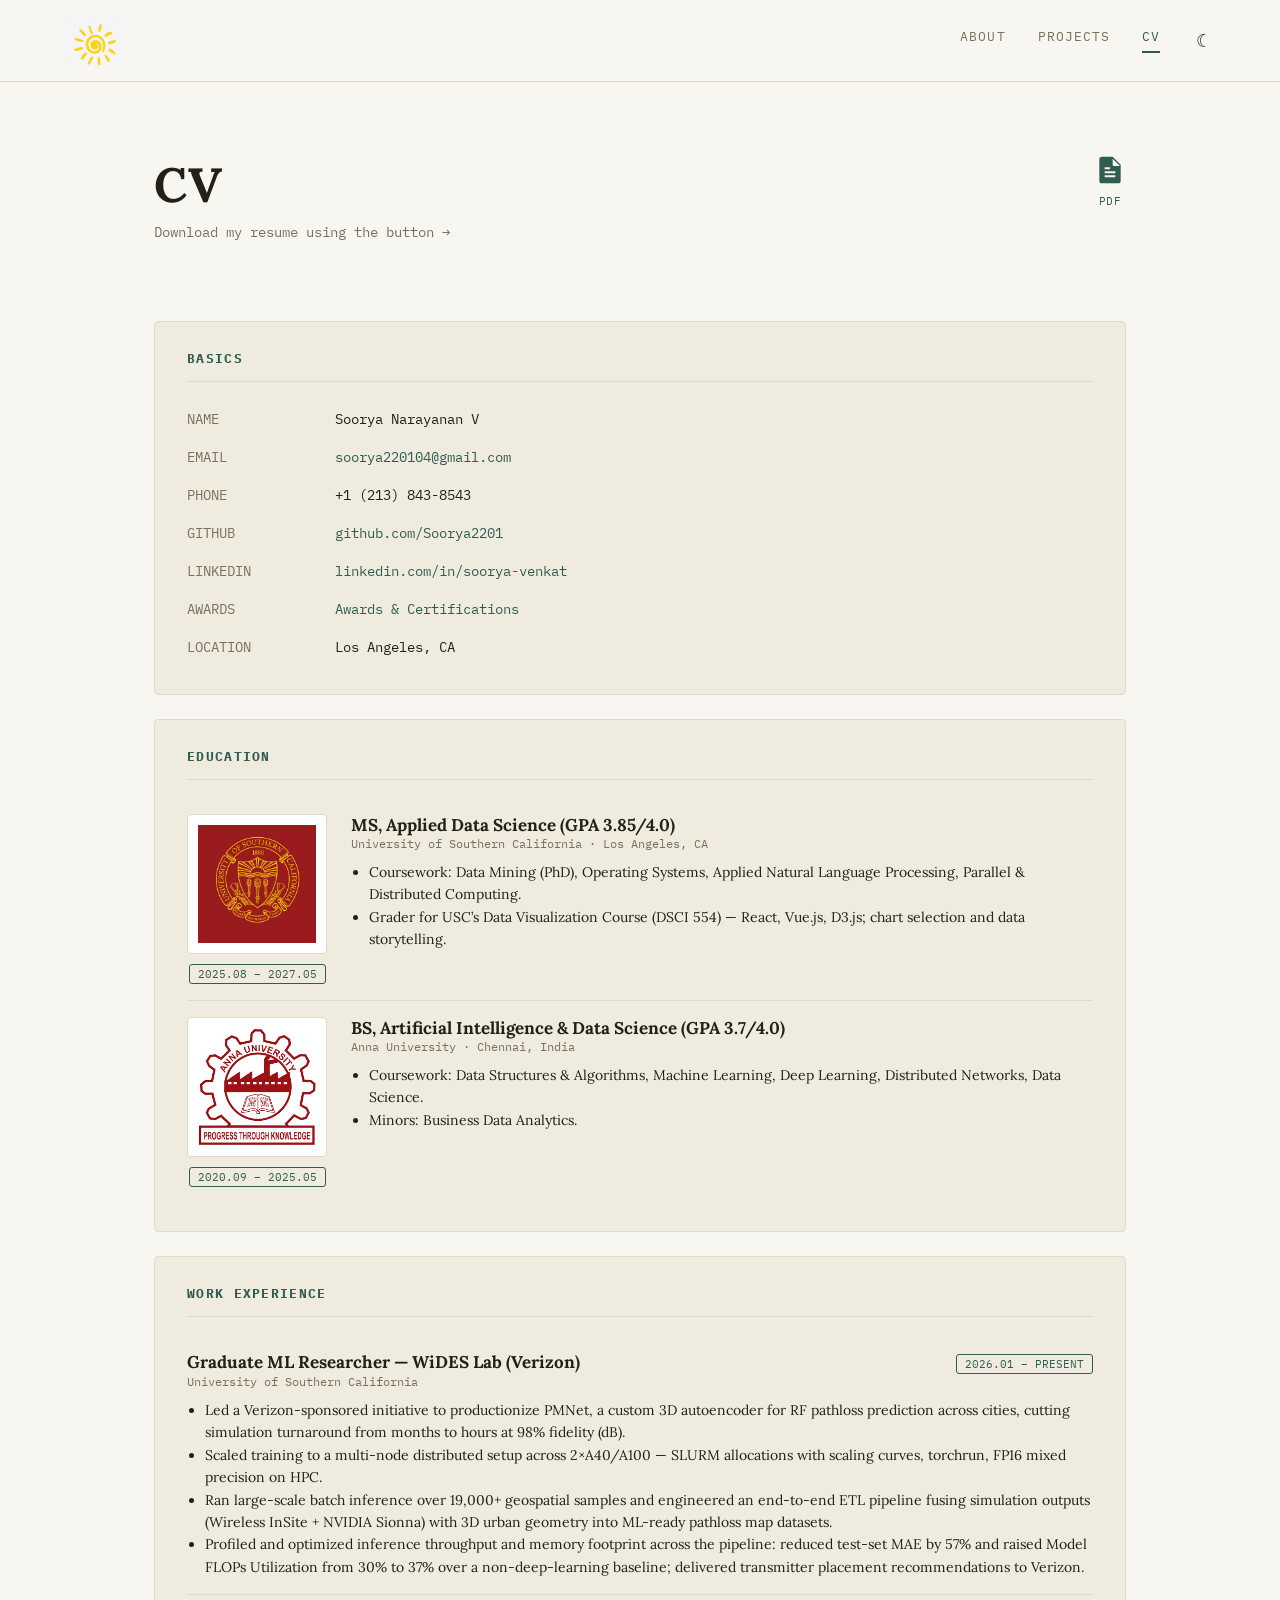
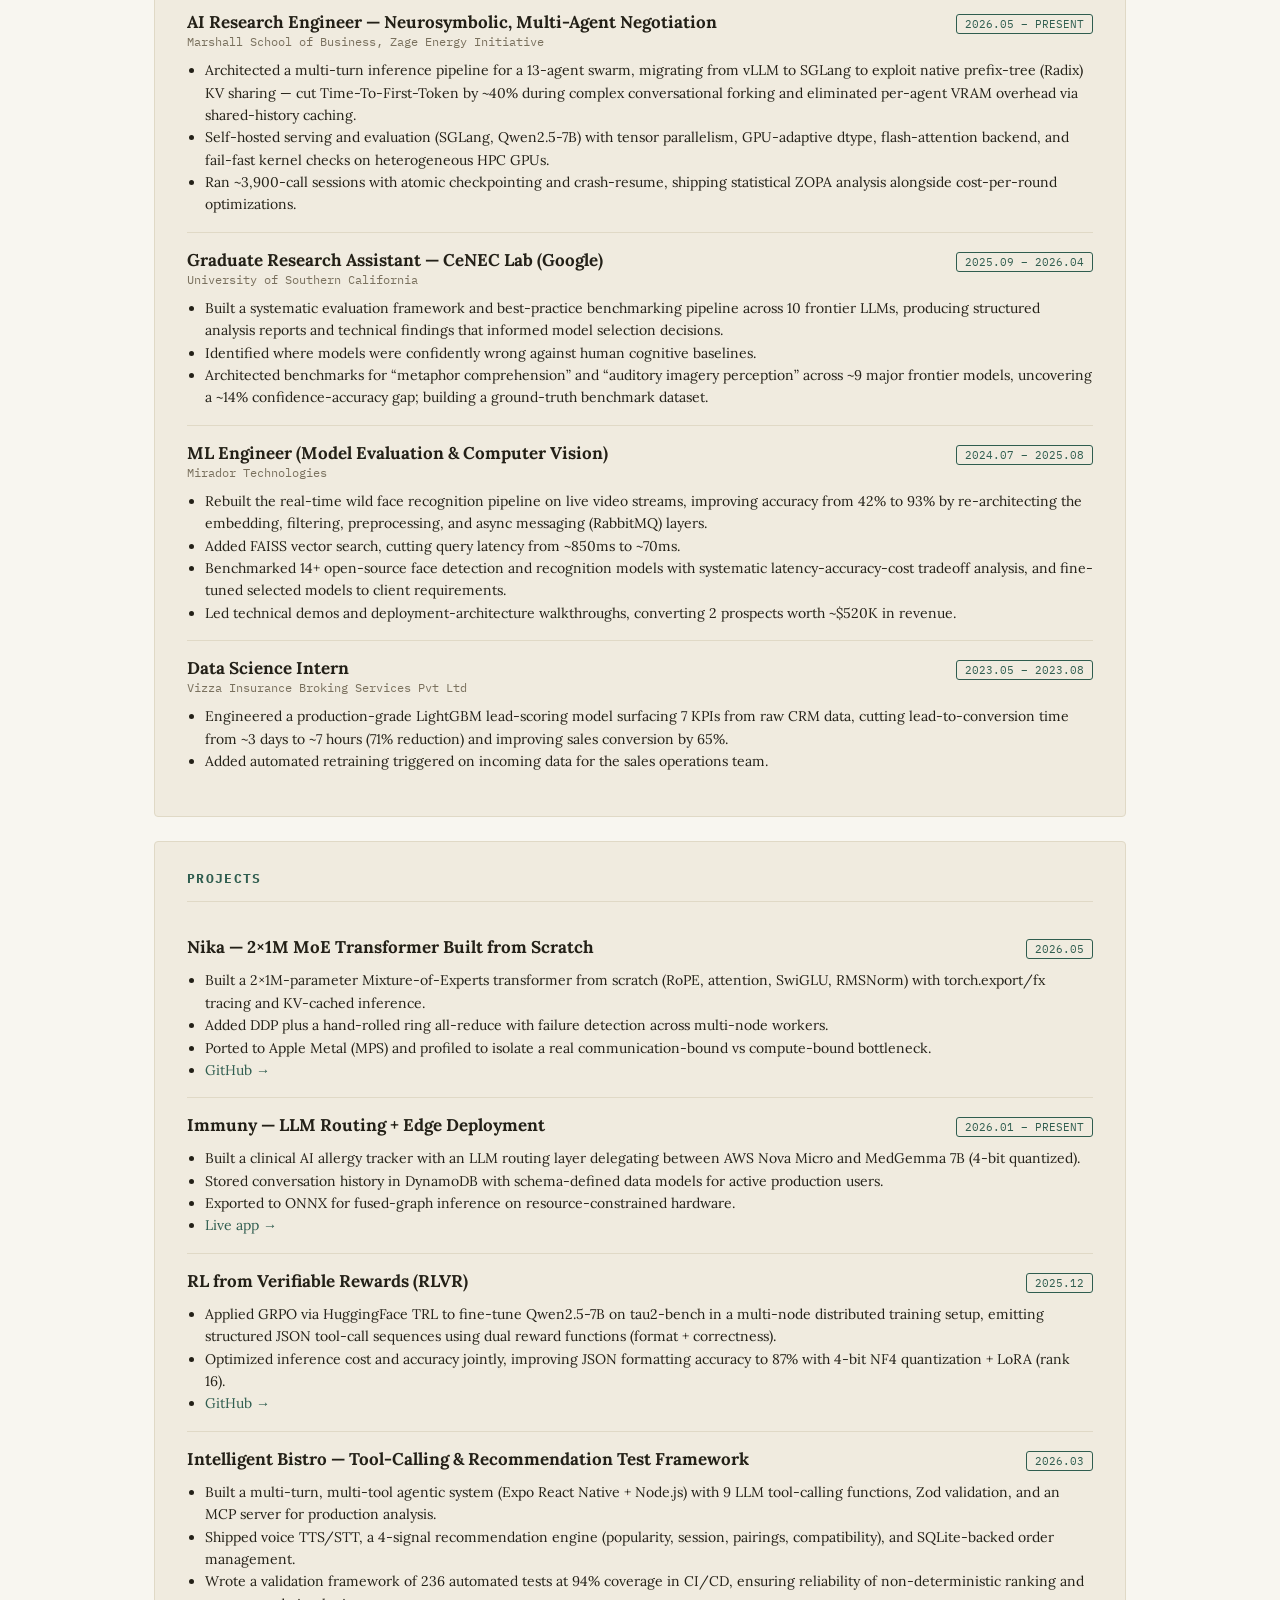
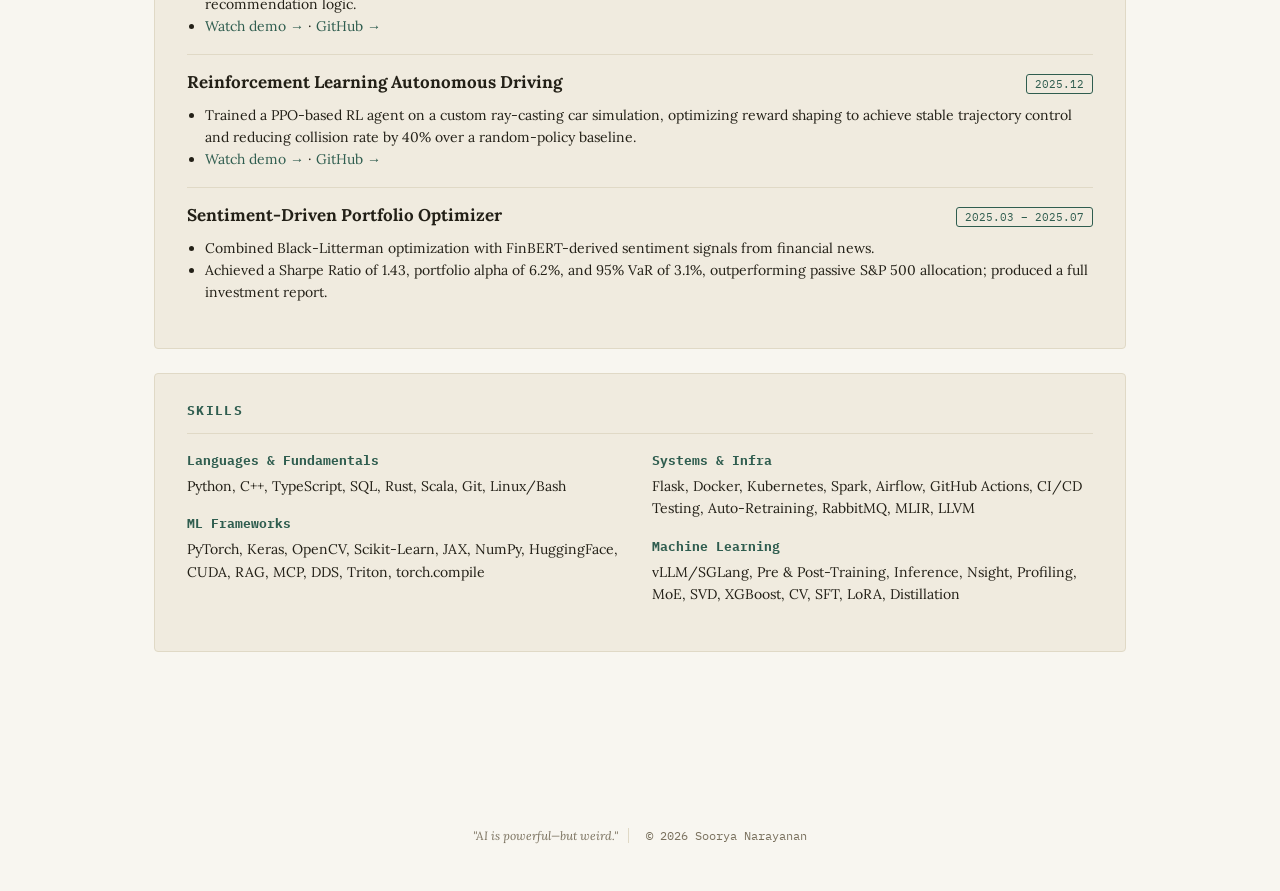
==== commit 623730fc: "Add four GitHub projects and drop Immuny repo links Add School Facilities from Imagery under Researc" ====
--- a/cv.html
+++ b/cv.html
@@ -175,7 +175,7 @@
           <li>Built a clinical AI allergy tracker with an LLM routing layer delegating between AWS Nova Micro and MedGemma 7B (4-bit quantized).</li>
           <li>Stored conversation history in DynamoDB with schema-defined data models for active production users.</li>
           <li>Exported to ONNX for fused-graph inference on resource-constrained hardware.</li>
-          <li><a href="https://main.d1ygg4qlozsbue.amplifyapp.com/" target="_blank" rel="noopener">Live app &rarr;</a> &middot; <a href="https://github.com/Soorya2201/Immuny" target="_blank" rel="noopener">GitHub &rarr;</a></li>
+          <li><a href="https://main.d1ygg4qlozsbue.amplifyapp.com/" target="_blank" rel="noopener">Live app &rarr;</a></li>
         </ul>
       </div>
 
